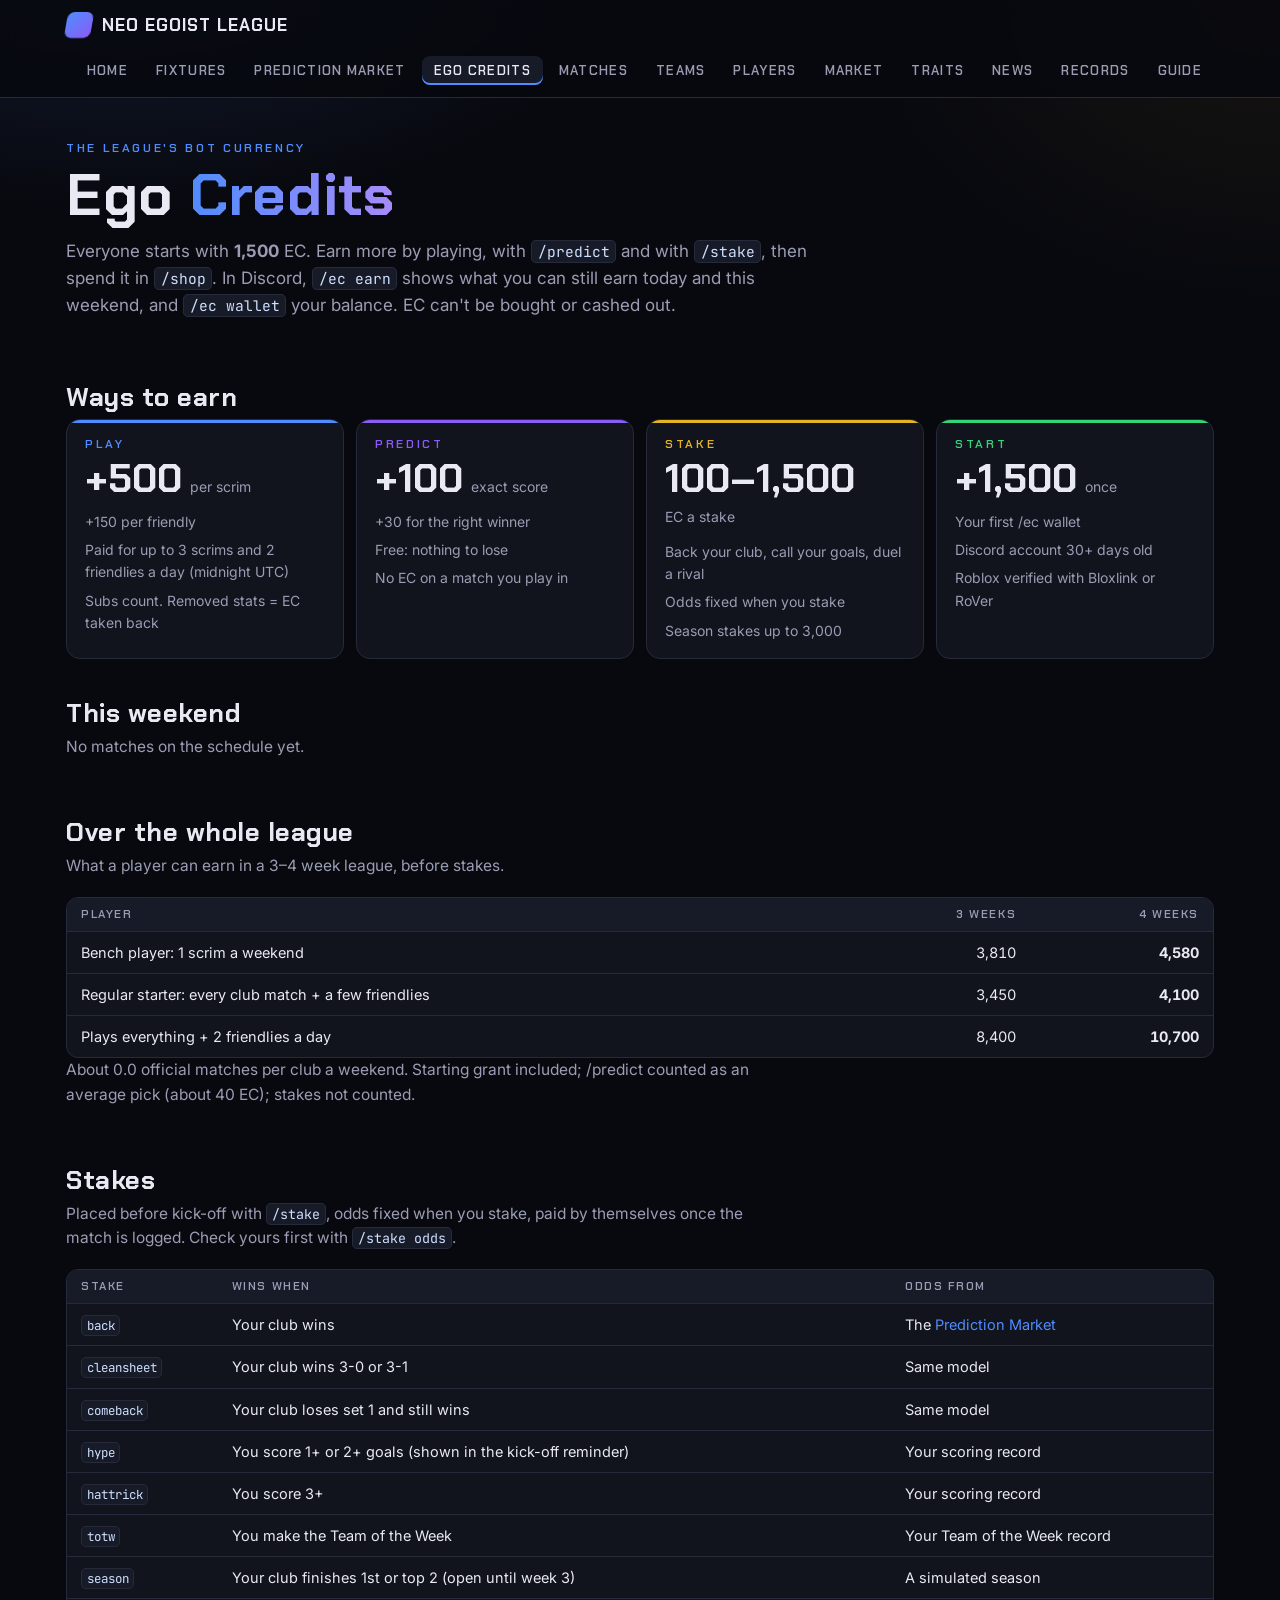
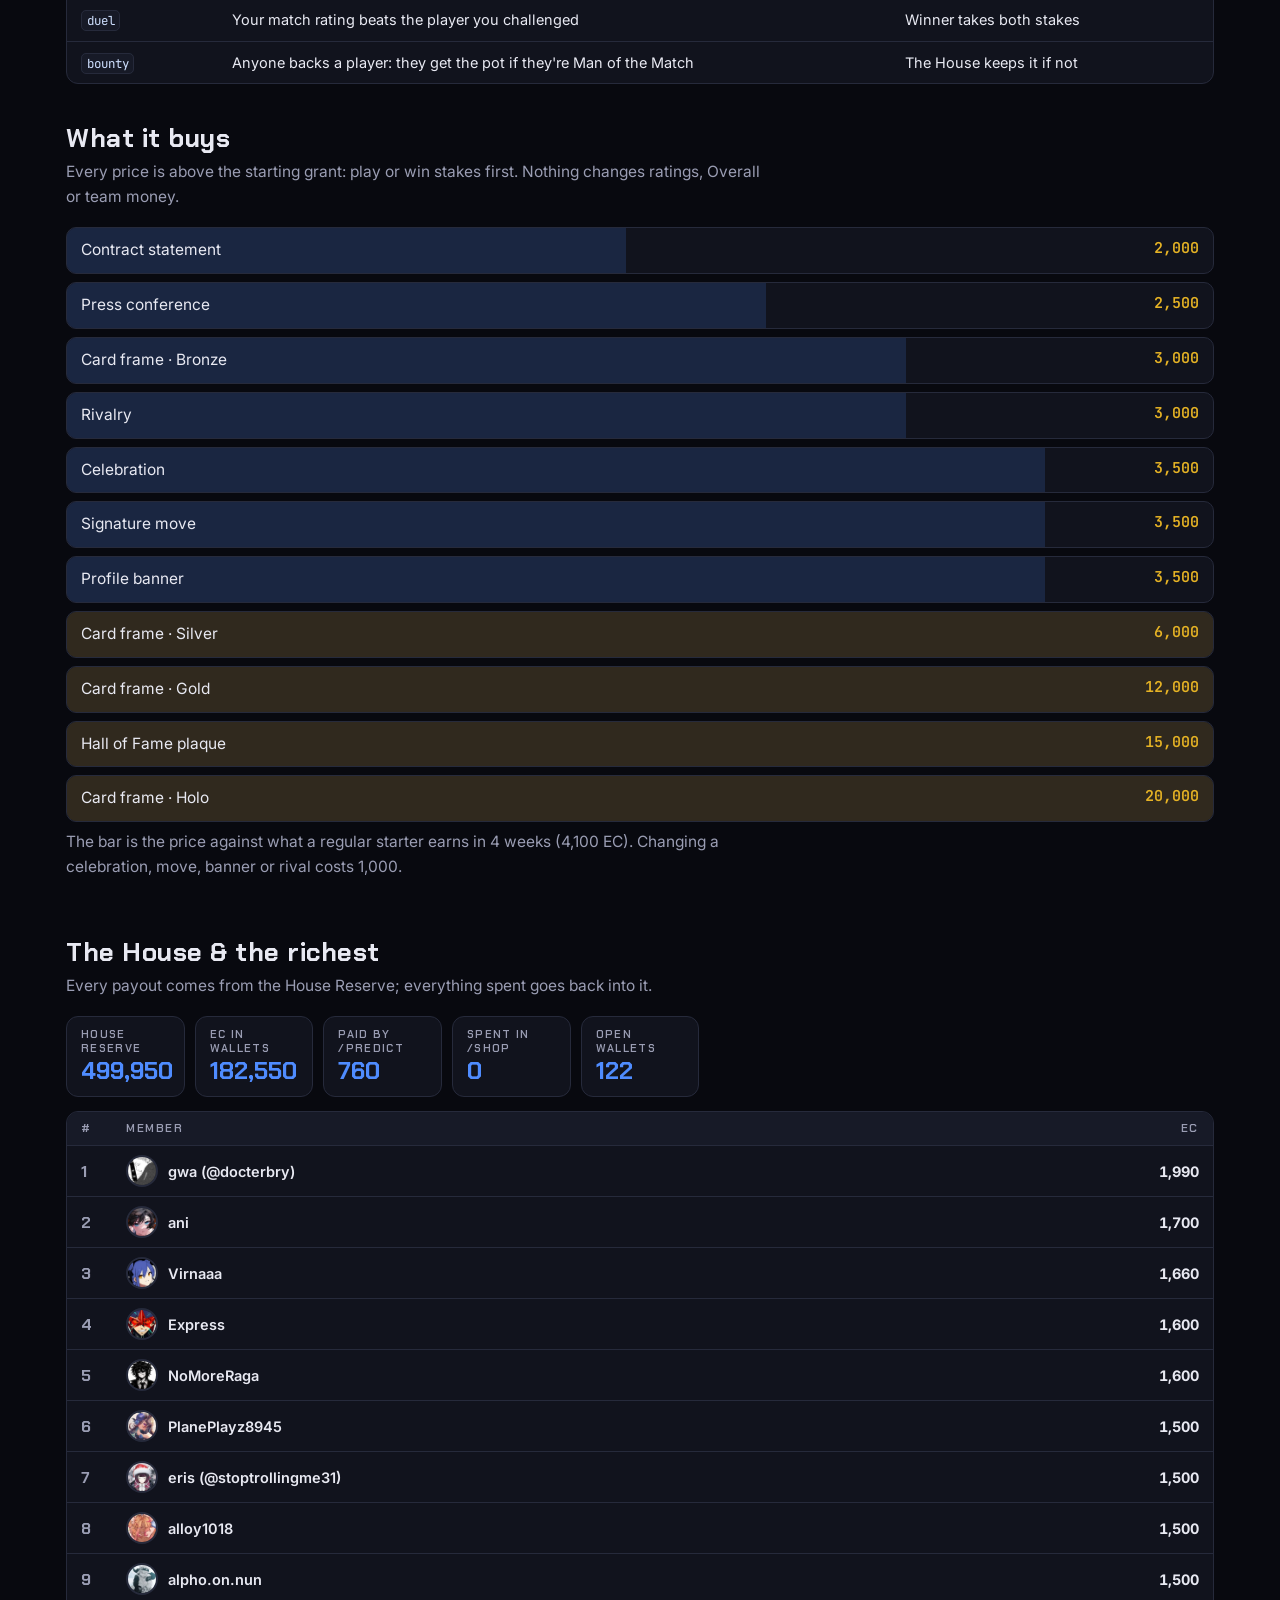
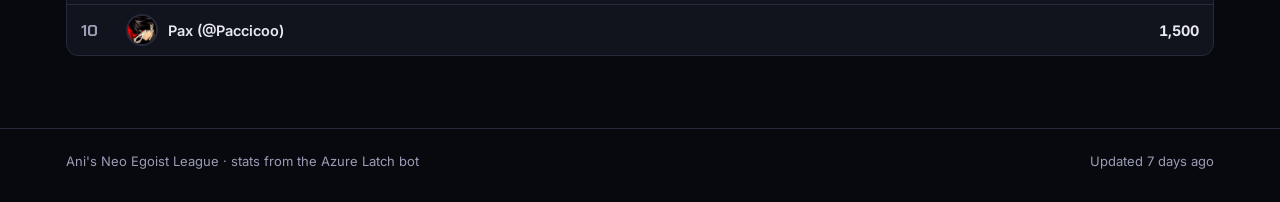
==== ego-credits.html @ bd3d409e "EC shop, stakes and the Ego Credits page - Ego Credits page: ways to earn, this weekend per club, 3-" ====
<!doctype html>
<html lang="en">
<head>
<meta charset="utf-8">
<meta name="viewport" content="width=device-width, initial-scale=1, viewport-fit=cover">
<meta name="claude:viewport-fit-sides" content="cover">
<title>Ego Credits · Neo Egoist League</title>
<meta name="description" content="Every way to earn Ego Credits (playing, /predict, stakes), what they buy, and the richest members.">
<meta property="og:type" content="website">
<meta property="og:site_name" content="Ani's Neo Egoist League">
<meta property="og:title" content="Ego Credits · Neo Egoist League">
<meta property="og:description" content="Every way to earn Ego Credits (playing, /predict, stakes), what they buy, and the richest members.">
<meta property="og:url" content="https://virnaaaa.github.io/neo-egoist-league/ego-credits.html">
<meta property="og:image" content="https://virnaaaa.github.io/neo-egoist-league/og/ego-credits.png">
<meta property="og:image:width" content="1200">
<meta property="og:image:height" content="630">
<meta name="twitter:card" content="summary_large_image">
<meta name="theme-color" content="#4f8cff">
<link rel="preconnect" href="https://fonts.googleapis.com">
<link rel="stylesheet" href="https://fonts.googleapis.com/css2?family=Chakra+Petch:wght@500;600;700&family=Inter:wght@400;500;600&family=JetBrains+Mono:wght@400;600&display=swap">
<link rel="stylesheet" href="style.css?v=ec1127">
<meta name="league-data" content="https://raw.githubusercontent.com/Virnaaaa/neo-egoist-league/data/data.json">
</head>
<body data-page="ecp">
<main class="page">
<div class="hero">
  <div class="eyebrow">The league's bot currency</div>
  <h1>Ego <span>Credits</span></h1>
  <p class="lede">Everyone starts with <b id="ec-grant">1,500</b> EC. Earn more by playing, with <code>/predict</code> and with <code>/stake</code>, then spend it in <code>/shop</code>.
    In Discord, <code>/ec earn</code> shows what you can still earn today and this weekend, and <code>/ec wallet</code> your balance. EC can't be bought or cashed out.</p>
</div>
<section id="earn"><h2>Ways to earn</h2><div class="ec-ts" id="ec-earn"><p class="loading">Loading…</p></div></section>
<section id="weekend"><h2>This weekend</h2><p class="sub" id="ec-wk-sub"></p><div id="ec-week"></div></section>
<section id="league"><h2>Over the whole league</h2><p class="sub">What a player can earn in a 3–4 week league, before stakes.</p><div id="ec-league"></div></section>
<section id="stakes"><h2>Stakes</h2><p class="sub">Placed before kick-off with <code>/stake</code>, odds fixed when you stake, paid by themselves once the match is logged. Check yours first with <code>/stake odds</code>.</p>
  <div class="tbl"><table><thead><tr><th>Stake</th><th>Wins when</th><th>Odds from</th></tr></thead><tbody>
    <tr><td><code>back</code></td><td>Your club wins</td><td>The <a href="prediction-market.html">Prediction Market</a></td></tr>
    <tr><td><code>cleansheet</code></td><td>Your club wins 3-0 or 3-1</td><td>Same model</td></tr>
    <tr><td><code>comeback</code></td><td>Your club loses set 1 and still wins</td><td>Same model</td></tr>
    <tr><td><code>hype</code></td><td>You score 1+ or 2+ goals (shown in the kick-off reminder)</td><td>Your scoring record</td></tr>
    <tr><td><code>hattrick</code></td><td>You score 3+</td><td>Your scoring record</td></tr>
    <tr><td><code>totw</code></td><td>You make the Team of the Week</td><td>Your Team of the Week record</td></tr>
    <tr><td><code>season</code></td><td>Your club finishes 1st or top 2 (open until week 3)</td><td>A simulated season</td></tr>
    <tr><td><code>duel</code></td><td>Your match rating beats the player you challenged</td><td>Winner takes both stakes</td></tr>
    <tr><td><code>bounty</code></td><td>Anyone backs a player: they get the pot if they're Man of the Match</td><td>The House keeps it if not</td></tr>
  </tbody></table></div></section>
<section id="spend"><h2>What it buys</h2><p class="sub">Every price is above the starting grant: play or win stakes first. Nothing changes ratings, Overall or team money.</p><div class="ec-ss" id="ec-spend"></div></section>
<section id="house"><h2>The House &amp; the richest</h2><p class="sub">Every payout comes from the House Reserve; everything spent goes back into it.</p><div class="pp-tiles" id="ec-house"></div><div id="ec-rich" style="margin-top:14px"></div></section>
</main>
<script src="site.js?v=ec1127"></script>
</body>
</html>
---- style.css ----
/* Ani's Neo Egoist League website. Layout: top bar with page links, one centred column per page.
   Dark matchday-broadcast look, single theme on purpose (it matches the bot's images). */
:root {
  color-scheme: dark;
  --bg: #08090f;
  --panel: #11131d;
  --panel-2: #171a27;
  --line: #262a3b;
  --fg: #e8e9f2;
  --muted: #9a9db3;
  --accent: #4f8cff;
  --gold: #e6b325;
  --green: #34d378;
  --red: #ff4d5e;
  --amber: #f5a524;
  --display: "Chakra Petch", "Bahnschrift", "Segoe UI", sans-serif;
  --body: "Inter", "Segoe UI", system-ui, sans-serif;
  --mono: "JetBrains Mono", Consolas, "Courier New", monospace;
}
* { box-sizing: border-box; }
html { scroll-padding-top: 76px; }
body {
  margin: 0; background: var(--bg); color: var(--fg); font: 15.5px/1.6 var(--body);
  background-image: radial-gradient(900px 500px at 10% -10%, rgba(79,140,255,.16), transparent 60%),
                    radial-gradient(700px 500px at 100% 0%, rgba(230,179,37,.07), transparent 60%);
  background-attachment: fixed;
}
a { color: var(--accent); text-decoration: none; }
a:hover { text-decoration: underline; }
a:focus-visible, button:focus-visible, input:focus-visible, select:focus-visible { outline: 2px solid var(--accent); outline-offset: 2px; }
img { max-width: 100%; }
[hidden] { display: none !important; }
code { font-family: var(--mono); font-size: .86em; background: var(--panel-2); border: 1px solid var(--line);
  border-radius: 5px; padding: .08em .38em; color: #cfe0ff; white-space: nowrap; }

/* top bar */
body::before { content: ""; position: fixed; inset: 0 0 auto; height: env(safe-area-inset-top, 0px); z-index: 30; background: rgba(8,9,15,.92); }
.top { position: sticky; top: env(safe-area-inset-top, 0px); z-index: 20; background: rgba(8,9,15,.86); backdrop-filter: blur(10px); border-bottom: 1px solid var(--line); }
.top .in { max-width: 1180px; margin: 0 auto; display: flex; align-items: center; gap: 18px; flex-wrap: wrap; padding-block: 12px;
  padding-left: max(16px, env(safe-area-inset-left, 0px)); padding-right: max(16px, env(safe-area-inset-right, 0px)); }
.brand { font: 700 17px var(--display); letter-spacing: .06em; color: var(--fg); text-transform: uppercase; display: flex; align-items: center; gap: 10px; }
.brand:hover { text-decoration: none; }
.brand i { width: 26px; height: 26px; border-radius: 7px; background: linear-gradient(135deg, var(--accent), #8b5cf6); display: inline-block; transform: skewX(-10deg); }
.links { display: flex; gap: 4px; flex-wrap: wrap; margin-left: auto; }
.links a { color: var(--muted); padding: 6px 12px; border-radius: 8px; font: 600 13px var(--display); letter-spacing: .1em; text-transform: uppercase; }
.links a:hover { color: var(--fg); background: var(--panel); text-decoration: none; }
.links a[aria-current="page"] { color: var(--fg); background: var(--panel-2); box-shadow: inset 0 -2px 0 var(--accent); }

.page { max-width: 1180px; margin: 0 auto; padding-block: 0 72px;
  padding-left: max(16px, env(safe-area-inset-left, 0px)); padding-right: max(16px, env(safe-area-inset-right, 0px)); }
.hero { padding-block: 44px 24px; }
.eyebrow { font: 600 12px/1 var(--display); letter-spacing: .22em; text-transform: uppercase; color: var(--accent); }
h1 { font: 700 clamp(32px, 6vw, 58px)/1.03 var(--display); margin: 12px 0 12px; letter-spacing: .01em; text-wrap: balance; }
h1 span { color: var(--accent); }
.lede { max-width: 68ch; color: var(--muted); font-size: 17px; margin: 0; }
h2 { font: 700 26px/1.15 var(--display); margin: 0 0 6px; letter-spacing: .02em; text-wrap: balance; }
h2 + .sub, .sub { color: var(--muted); margin: 0 0 18px; max-width: 70ch; }
h3 { font: 600 17px/1.3 var(--display); margin: 26px 0 8px; letter-spacing: .04em; text-transform: uppercase; color: #cdd3ef; }
section { padding-top: 40px; }
p, li { max-width: 74ch; }
ul, ol { padding-left: 1.2em; }
li { margin: 4px 0; }

.meta { display: flex; flex-wrap: wrap; gap: 10px; align-items: center; margin-top: 18px; color: var(--muted); font-size: 13px; }
.pill { display: inline-flex; align-items: center; gap: 8px; font: 600 12px var(--display); letter-spacing: .12em; text-transform: uppercase;
  padding: 6px 12px; border-radius: 99px; border: 1px solid var(--line); background: var(--panel); color: var(--muted); }
.pill::before { content: ""; width: 8px; height: 8px; border-radius: 50%; background: currentColor; }
.pill.open { color: var(--green); border-color: rgba(52,211,120,.5); }
.pill.closed { color: var(--red); border-color: rgba(255,77,94,.45); }

/* tables */
.tbl { overflow-x: auto; border: 1px solid var(--line); border-radius: 12px; background: var(--panel); }
table { border-collapse: collapse; width: 100%; font-size: 14.5px; }
th, td { text-align: left; padding: 9px 14px; border-bottom: 1px solid var(--line); vertical-align: middle; }
th { font: 600 11.5px var(--display); letter-spacing: .14em; text-transform: uppercase; color: var(--muted); background: var(--panel-2); white-space: nowrap; }
th button { all: unset; cursor: pointer; }
th button:hover, th button[aria-sort] { color: var(--fg); }
tbody tr:last-child td { border-bottom: 0; }
tbody tr:hover td { background: rgba(255,255,255,.02); }
.num { text-align: right; font-variant-numeric: tabular-nums; white-space: nowrap; }
.pos { color: var(--green); } .neg { color: var(--red); } .dim { color: var(--muted); }
.rank { font: 700 16px var(--display); color: var(--muted); width: 1%; }
tr.lead .rank { color: var(--gold); }

/* small parts */
.who { display: flex; align-items: center; gap: 10px; min-width: 0; }
.who b { font-weight: 600; white-space: nowrap; overflow: hidden; text-overflow: ellipsis; }
.av { width: 32px; height: 32px; border-radius: 50%; flex: none; background: var(--panel-2); border: 2px solid var(--line);
  display: grid; place-items: center; font: 700 12px var(--display); color: var(--muted); overflow: hidden; }
.av img { width: 100%; height: 100%; object-fit: cover; }
.crest { width: 34px; height: 34px; flex: none; object-fit: contain; }
.badge { width: 34px; height: 34px; flex: none; border-radius: 9px; display: grid; place-items: center; font: 700 12px var(--display); }
.grade { display: inline-flex; align-items: baseline; gap: 6px; font: 700 15px var(--display); font-variant-numeric: tabular-nums; }
.grade small { font: 600 12px var(--display); color: var(--muted); }
.role { font: 600 10.5px var(--display); letter-spacing: .12em; text-transform: uppercase; padding: 1px 7px; border-radius: 99px; border: 1px solid currentColor; white-space: nowrap; }
.role.master { color: var(--gold); } .role.newgen { color: var(--green); }
.tag { display: inline-block; font: 600 11px var(--display); letter-spacing: .1em; text-transform: uppercase; padding: 2px 8px; border-radius: 99px; border: 1px solid currentColor; }
.tag.admin { color: var(--amber); } .tag.all { color: var(--green); } .tag.master { color: var(--gold); }
.g-S\+, .g-S { color: #f5d76e; } .g-A { color: #ef4444; } .g-B { color: #f97316; } .g-C { color: #22c55e; }
.g-D { color: #67e8f9; } .g-E { color: #3b82f6; } .g-F { color: #a855f7; } .g-G { color: #d4d4d4; }

.split { display: grid; grid-template-columns: minmax(0, 1.5fr) minmax(0, 1fr); gap: 24px; align-items: start; }
@media (max-width: 900px) { .split { grid-template-columns: minmax(0, 1fr); } }

/* club strip on home */
.clubs { display: grid; grid-template-columns: repeat(auto-fit, minmax(200px, 1fr)); gap: 12px; }
.club { position: relative; overflow: hidden; border-radius: 14px; border: 1px solid var(--line); background: var(--panel); padding: 16px; color: var(--fg); display: grid; gap: 10px; }
.club:hover { text-decoration: none; border-color: var(--c1); }
.club::before { content: ""; position: absolute; inset: 0 0 auto; height: 4px; background: linear-gradient(90deg, var(--c1), var(--c2)); }
.club .top-row { display: flex; align-items: center; gap: 12px; }
.club .crest { width: 46px; height: 46px; }
.club .badge { width: 46px; height: 46px; }
.club h4 { margin: 0; font: 700 17px/1.2 var(--display); letter-spacing: .03em; text-transform: uppercase; }
.club .stats { display: flex; justify-content: space-between; gap: 8px; color: var(--muted); font-size: 13px; font-variant-numeric: tabular-nums; }
.club .stats b { color: var(--fg); font: 600 15px var(--display); display: block; }

/* results */
.results { display: grid; gap: 8px; }
.res { display: grid; grid-template-columns: minmax(0, 1fr) auto minmax(0, 1fr); align-items: center; gap: 12px; background: var(--panel); border: 1px solid var(--line); border-radius: 12px; padding: 10px 14px; }
.res .side { display: flex; align-items: center; gap: 8px; min-width: 0; font-weight: 600; }
.res .side span { overflow: hidden; text-overflow: ellipsis; white-space: nowrap; }
.res .side.away { justify-content: flex-end; text-align: right; }
.res .score { font: 700 22px var(--display); font-variant-numeric: tabular-nums; text-align: center; }
.res .score small { display: block; font: 500 11px var(--body); color: var(--muted); letter-spacing: .04em; }
.res .win { color: var(--fg); } .res .lose { color: var(--muted); }
.res .foot { grid-column: 1 / -1; display: flex; justify-content: space-between; gap: 8px; color: var(--muted); font-size: 12.5px; border-top: 1px solid var(--line); padding-top: 6px; flex-wrap: wrap; }
.res .crest, .res .badge { width: 26px; height: 26px; font-size: 9px; border-radius: 6px; }

/* team pages */
.chips { display: flex; flex-wrap: wrap; gap: 8px; margin-top: 18px; }
.chips a { display: inline-flex; align-items: center; gap: 8px; padding: 6px 12px 6px 8px; border-radius: 99px; border: 1px solid var(--line); background: var(--panel); color: var(--fg); font: 600 13px var(--display); letter-spacing: .06em; text-transform: uppercase; }
.chips a:hover { border-color: var(--accent); text-decoration: none; }
.chips img, .chips .badge { width: 22px; height: 22px; font-size: 8px; border-radius: 5px; }
.team { margin-top: 40px; border-radius: 18px; border: 1px solid var(--line); background: var(--panel); overflow: hidden; scroll-margin-top: 80px; }
.team-head { position: relative; padding: 22px; display: flex; gap: 18px; align-items: center; flex-wrap: wrap;
  background: linear-gradient(120deg, color-mix(in srgb, var(--c1) 34%, transparent), color-mix(in srgb, var(--c2) 18%, transparent) 55%, transparent); border-bottom: 1px solid var(--line); }
.team-head .crest, .team-head .badge { width: 84px; height: 84px; font-size: 22px; border-radius: 16px; }
.team-head h2 { font-size: clamp(26px, 4vw, 38px); margin: 0; text-transform: uppercase; }
.team-head .facts { display: flex; flex-wrap: wrap; gap: 18px; margin-left: auto; }
.fact { text-align: right; }
.fact b { display: block; font: 700 22px var(--display); font-variant-numeric: tabular-nums; }
.fact span { font: 600 11px var(--display); letter-spacing: .14em; text-transform: uppercase; color: var(--muted); }
.roster { display: grid; grid-template-columns: repeat(auto-fill, minmax(150px, 1fr)); gap: 16px 14px; padding: 22px 18px; }
.card { border: 1px solid var(--line); border-radius: 14px; background: var(--panel-2); padding: 14px; display: grid; gap: 10px; position: relative; }
.card.master { border-color: rgba(230,179,37,.55); box-shadow: inset 0 3px 0 var(--gold); }
.card.newgen { border-color: rgba(52,211,120,.5); box-shadow: inset 0 3px 0 var(--green); }
.card .head { display: flex; align-items: center; gap: 12px; min-width: 0; }
.card .av { width: 52px; height: 52px; font-size: 16px; }
.card .nm { min-width: 0; flex: 1; }
.card .nm small { display: block; white-space: nowrap; overflow: hidden; text-overflow: ellipsis; }
.card .nm b { display: block; font: 600 16px var(--display); white-space: nowrap; overflow: hidden; text-overflow: ellipsis; }
.card .nm small { color: var(--muted); font-size: 12.5px; }
.card .ovr { margin-left: auto; flex: none; text-align: right; font: 700 24px/1 var(--display); }
.card .ovr small { display: block; font: 600 10px var(--display); color: var(--muted); letter-spacing: .1em; margin-top: 3px; }
.card dl { display: grid; grid-template-columns: repeat(3, 1fr); gap: 6px; margin: 0; }
.card dt { font: 600 10px var(--display); letter-spacing: .12em; text-transform: uppercase; color: var(--muted); }
.card dd { margin: 0; font: 600 14px var(--display); font-variant-numeric: tabular-nums; }
.empty { padding: 26px; text-align: center; color: var(--muted); font: 600 14px var(--display); letter-spacing: .1em; text-transform: uppercase; }

/* filters */
.finder { display: flex; flex-wrap: wrap; gap: 8px; align-items: center; margin: 0 0 12px; }
.finder input, .finder select { flex: 1 1 220px; min-width: 0; background: var(--panel); border: 1px solid var(--line); color: var(--fg); border-radius: 10px; padding: 10px 12px; font: 15px var(--body); }
.finder select { flex: 0 1 200px; }
.finder button { background: var(--panel); color: var(--muted); border: 1px solid var(--line); border-radius: 99px; padding: 7px 14px; font: 600 12px var(--display); letter-spacing: .1em; text-transform: uppercase; cursor: pointer; }
.finder button[aria-pressed="true"] { color: var(--fg); border-color: var(--accent); background: rgba(79,140,255,.14); }
.count { color: var(--muted); font-size: 13px; }

/* money */
.bars { display: grid; gap: 10px; }
.bar-row { display: grid; grid-template-columns: 28px minmax(120px, 210px) minmax(0, 1fr) auto; gap: 12px; align-items: center; background: var(--panel); border: 1px solid var(--line); border-radius: 12px; padding: 10px 14px; }
.bar-row .rank { width: auto; text-align: center; }
.track { height: 14px; border-radius: 99px; background: var(--panel-2); overflow: hidden; }
.track i { display: block; height: 100%; border-radius: 99px; background: linear-gradient(90deg, var(--c1), var(--c2)); box-shadow: 0 0 14px color-mix(in srgb, var(--c1) 60%, transparent); }
.bar-row .amt { font: 700 18px var(--display); font-variant-numeric: tabular-nums; min-width: 64px; text-align: right; }
.bar-row .sm { color: var(--muted); font-size: 12px; display: block; text-align: right; font-weight: 400; font-family: var(--body); }
@media (max-width: 560px) { .bar-row { grid-template-columns: 22px minmax(0, 1fr) auto; } .bar-row .track { grid-column: 2 / -1; grid-row: 2; } }
.moves { display: grid; gap: 6px; }
.move { display: grid; grid-template-columns: 70px auto minmax(0, 1fr) auto; gap: 10px; align-items: center; background: var(--panel); border: 1px solid var(--line); border-left: 4px solid var(--c, var(--line)); border-radius: 10px; padding: 8px 12px; font-size: 14px; }
.move .amt { font: 700 15px var(--display); font-variant-numeric: tabular-nums; }
.move .mnote { min-width: 0; overflow: hidden; text-overflow: ellipsis; white-space: nowrap; }
.move .when { color: var(--muted); font-size: 12px; white-space: nowrap; }
@media (max-width: 560px) { .move { grid-template-columns: 60px minmax(0, 1fr) auto; } .move .kind { display: none; } }
.kind { font: 600 10.5px var(--display); letter-spacing: .1em; text-transform: uppercase; color: var(--muted); border: 1px solid var(--line); border-radius: 99px; padding: 1px 8px; white-space: nowrap; }

/* guide pieces */
.grid2 { display: grid; grid-template-columns: repeat(auto-fit, minmax(260px, 1fr)); gap: 12px; margin: 12px 0; }
.box { background: var(--panel); border: 1px solid var(--line); border-radius: 12px; padding: 14px 16px; min-width: 0; }
.box h4 { margin: 0 0 6px; font: 600 14px var(--display); letter-spacing: .08em; text-transform: uppercase; }
.box p { margin: 0; color: var(--muted); font-size: 14px; }
.steps { counter-reset: s; list-style: none; padding: 0; display: grid; gap: 10px; }
.steps > li { counter-increment: s; position: relative; padding: 14px 16px 14px 58px; background: var(--panel); border: 1px solid var(--line); border-radius: 12px; max-width: none; }
.steps > li::before { content: counter(s); position: absolute; left: 16px; top: 13px; width: 28px; height: 28px; border-radius: 50%; display: grid; place-items: center; font: 700 14px var(--display); background: var(--accent); color: #06122b; }
.steps b { font-family: var(--display); letter-spacing: .03em; }
.note { border-left: 3px solid var(--amber); background: rgba(245,165,36,.07); padding: 10px 14px; border-radius: 0 10px 10px 0; margin: 14px 0; max-width: 74ch; }
.note b { color: var(--amber); }
.grades { display: flex; flex-wrap: wrap; gap: 6px; margin: 10px 0; }
.grades span { font: 600 13px var(--display); padding: 4px 10px; border-radius: 8px; background: var(--panel-2); border: 1px solid var(--line); }
.guide { display: grid; grid-template-columns: 210px minmax(0, 1fr); gap: 44px; }
.guide nav { position: sticky; top: calc(env(safe-area-inset-top, 0px) + 80px); align-self: start; padding-top: 40px; }
.guide nav ol { list-style: none; margin: 0; padding: 0; display: grid; gap: 2px; }
.guide nav a { display: block; color: var(--muted); padding: 5px 10px; border-radius: 7px; font-size: 14px; border-left: 2px solid transparent; }
.guide nav a:hover { color: var(--fg); background: var(--panel); text-decoration: none; }
.guide nav a.on { color: var(--fg); border-left-color: var(--accent); background: var(--panel); }
.guide .tbl { margin: 12px 0 8px; }
.guide .tbl td { vertical-align: top; }
@media (max-width: 860px) {
  .guide { grid-template-columns: minmax(0, 1fr); gap: 0; }
  .guide nav { position: static; padding-top: 18px; }
  .guide nav ol { display: flex; flex-wrap: wrap; gap: 6px; }
  .guide nav a { border: 1px solid var(--line); border-radius: 99px; padding: 4px 11px; font-size: 13px; }
}

footer.site { border-top: 1px solid var(--line); color: var(--muted); font-size: 13px; }
footer.site .in { max-width: 1180px; margin: 0 auto; padding-block: 22px 30px; display: flex; flex-wrap: wrap; gap: 8px 24px; justify-content: space-between;
  padding-left: max(16px, env(safe-area-inset-left, 0px)); padding-right: max(16px, env(safe-area-inset-right, 0px)); }
.loading { color: var(--muted); padding: 30px 0; }
@media (prefers-reduced-motion: no-preference) { html { scroll-behavior: smooth; } }

/* ---- Home: a club's roster as hanging banners */
.club.on { border-color: var(--c1); box-shadow: 0 0 0 1px var(--c1), 0 0 24px color-mix(in srgb, var(--c1) 30%, transparent); }
.rost-wrap { margin-top: 18px; scroll-margin-top: 80px; }
.rost { border: 1px solid var(--line); border-radius: 18px; padding: 20px; background:
  radial-gradient(600px 300px at 15% 0%, color-mix(in srgb, var(--c1) 22%, transparent), transparent 70%), var(--panel); }
.rost-head { display: flex; align-items: center; gap: 14px; flex-wrap: wrap; margin-bottom: 18px; }
.rost-head .crest, .rost-head .badge { width: 58px; height: 58px; border-radius: 12px; font-size: 16px; }
.rost-head h3 { margin: 0; font: 700 clamp(26px, 4vw, 40px)/1 var(--display); text-transform: uppercase; color: var(--fg); letter-spacing: .02em; }
.rost-head .dim { font: 600 12.5px var(--display); letter-spacing: .14em; text-transform: uppercase; }
.rost-grade { margin-left: auto; text-align: right; }
.rost-grade span { display: block; font: 600 12px var(--display); letter-spacing: .2em; text-transform: uppercase; color: var(--accent); }
.rost-grade b { font: 700 40px/1 var(--display); text-shadow: 0 0 18px currentColor; }
.rost-body { display: grid; grid-template-columns: auto minmax(0, 1fr); gap: 18px; align-items: stretch; }
.leaders { display: grid; grid-template-columns: repeat(2, 190px); gap: 16px; }
.bgrid { display: grid; grid-template-columns: repeat(var(--cols), minmax(0, 1fr)); gap: 14px 14px; align-content: start; }
.bgrid-empty { display: grid; place-items: center; border: 1px dashed var(--line); border-radius: 14px; }
.rost-foot { margin: 14px 0 0; font-size: 13px; }

.ban { container-type: inline-size; position: relative; display: flex; flex-direction: column; align-items: center; text-align: center;
  padding: 10px 8% 15%; min-height: 0; color: var(--fg);
  background: linear-gradient(180deg, #1c1e2b, color-mix(in srgb, #0d0e18 82%, var(--bc)) 100%);
  border-top: 4px solid var(--bc);
  clip-path: polygon(0 0, 100% 0, 100% 92%, 50% 100%, 0 92%); }
.ban.big { padding-block: 18px 20%; background: linear-gradient(180deg, color-mix(in srgb, #1c1e2b 75%, var(--bc)), color-mix(in srgb, #0d0e18 60%, var(--bc))); }
.ban.has-card { cursor: pointer; transition: transform .15s ease, filter .15s ease; }
.ban.has-card:hover, .ban.has-card:focus-visible { transform: translateY(-4px); filter: brightness(1.15); outline: none; }
.b-pos { font: 700 10cqi/1.1 var(--display); color: var(--bc); text-shadow: 0 0 12px var(--bc); }
.b-ovr { font: 700 17cqi/1 var(--display); margin-top: 3cqi; font-variant-numeric: tabular-nums; }
.b-ovr small { font-size: .4em; color: var(--muted); margin-left: 2px; }
.b-pic { position: relative; width: 52cqi; aspect-ratio: 1; border-radius: 50%; margin-top: 5cqi; border: 2.2cqi solid var(--bc);
  background: #2c2c3a; overflow: hidden; display: grid; place-items: center; }
.b-pic img { position: absolute; inset: 0; width: 100%; height: 100%; object-fit: cover; z-index: 1; }
.b-pic i { font: 700 16cqi var(--display); font-style: normal; color: var(--muted); }
.b-name { font: 700 9.5cqi/1.15 var(--display); margin-top: 5cqi; text-transform: uppercase; max-width: 100%; overflow: hidden; text-overflow: ellipsis; white-space: nowrap; }
.b-tag { font: 700 8cqi var(--display); letter-spacing: .18em; text-transform: uppercase; color: var(--bc); margin-top: 3cqi; padding: 1cqi 4cqi; }
.b-tag.box { border: 1.2cqi solid var(--bc); }
.b-stats { width: 100%; display: grid; gap: 1.5cqi; margin-top: 6cqi; }
.b-stats > span { display: flex; justify-content: space-between; border-bottom: 1px solid rgba(255,255,255,.35); padding-bottom: 1.2cqi;
  font: 600 6.6cqi var(--display); letter-spacing: .04em; color: #cfd1e0; }
.b-stats b { font-variant-numeric: tabular-nums; color: #fff; }
.b-grade { font: 700 18cqi/1 var(--display); color: var(--bc); text-shadow: 0 0 14px var(--bc); margin-top: auto; padding-top: 6cqi; }
.ban.big .b-ovr { font-size: 22cqi; } .ban.big .b-pic { width: 74cqi; margin-top: 8cqi; } .ban.big .b-name { font-size: 11cqi; margin-top: 8cqi; }
.ban.big .b-stats { margin-top: 10cqi; gap: 4cqi; } .ban.big .b-stats > span { font-size: 8cqi; padding-bottom: 3cqi; }
.ban.big .b-grade { font-size: 26cqi; }
.ban.open { justify-content: center; filter: saturate(.3) brightness(.8); }
.b-open { font: 700 15cqi var(--display); color: var(--muted); } .b-lab { font: 600 7cqi var(--display); letter-spacing: .14em; text-transform: uppercase; color: var(--muted); margin-top: 3cqi; }
@media (max-width: 900px) {
  .rost-body { grid-template-columns: minmax(0, 1fr); }
  .leaders { grid-template-columns: repeat(2, minmax(0, 1fr)); max-width: 440px; }
  .bgrid { grid-template-columns: repeat(min(var(--cols), 4), minmax(0, 1fr)); }
}
@media (max-width: 560px) { .bgrid { grid-template-columns: repeat(2, minmax(0, 1fr)); } .rost { padding: 14px; } }
@media (max-width: 600px) {     /* phones: the menu stays on one line under the name, so the sticky bar is short */
  .top .in { gap: 6px; padding-block: 8px 6px; }
  .links { width: 100%; margin-left: 0; flex-wrap: nowrap; justify-content: space-between; gap: 0; overflow-x: auto; scrollbar-width: none; }
  .links::-webkit-scrollbar { display: none; }
  .links a { padding: 6px 8px; font-size: 12px; letter-spacing: .06em; white-space: nowrap; }
}

/* teams page cards that open the pop-up */
.card.has-card { cursor: pointer; transition: border-color .15s ease, transform .15s ease; }
.card.has-card:hover, .card.has-card:focus-visible { transform: translateY(-2px); border-color: var(--accent); outline: none; }

/* ---- player card pop-up */
.pop { position: fixed; inset: 0; z-index: 50; background: rgba(4,5,10,.82); backdrop-filter: blur(6px); display: grid; place-items: center;
  padding: max(16px, env(safe-area-inset-top, 0px)) max(16px, env(safe-area-inset-right, 0px)) max(16px, env(safe-area-inset-bottom, 0px)) max(16px, env(safe-area-inset-left, 0px)); }
.pop[hidden] { display: none; }
.pop-box { width: min(1200px, 100%); max-height: 100%; display: flex; flex-direction: column; background: var(--panel); border: 1px solid var(--line); border-radius: 16px; overflow: hidden; }
.pop-top { display: flex; align-items: center; gap: 12px; flex-wrap: wrap; padding: 12px 14px; border-bottom: 1px solid var(--line); }
.pop-top b { font: 700 18px var(--display); letter-spacing: .04em; text-transform: uppercase; }
.pop-tabs { display: flex; gap: 6px; margin-left: auto; }
.pop-tabs button, .pop-x { background: var(--panel-2); color: var(--muted); border: 1px solid var(--line); border-radius: 99px; padding: 6px 14px; font: 600 12px var(--display); letter-spacing: .1em; text-transform: uppercase; cursor: pointer; }
.pop-tabs button[aria-pressed="true"] { color: var(--fg); border-color: var(--accent); background: rgba(79,140,255,.16); }
.pop-x { padding: 6px 11px; }
.pop-img { overflow: auto; min-height: 120px; display: grid; place-items: center; background: #05060b; }
.pop-img img { display: block; width: 100%; height: auto; }
.pop-msg { color: var(--muted); padding: 40px 20px; text-align: center; }
.pop-img { flex: 1; min-height: 0; }

/* ---- this week: league event, fortune cards, bounties */
.pill.ev { color: var(--gold); border-color: rgba(230,179,37,.5); text-decoration: none; }
.pill.ev::before { display: none; }
.wk { display: grid; grid-template-columns: repeat(auto-fit, minmax(280px, 1fr)); gap: 14px; }
.wk > div { align-self: start; background: var(--panel); border: 1px solid var(--line); border-radius: 14px; padding: 16px; min-width: 0; display: grid; gap: 10px; align-content: start; }
.wk-event { border-color: rgba(230,179,37,.45) !important; background: linear-gradient(160deg, rgba(230,179,37,.12), transparent 60%), var(--panel) !important; }
.wk-event h3 { margin: 0; color: var(--fg); text-transform: none; font-size: 22px; letter-spacing: .02em; }
.wk-event p { margin: 0; color: var(--muted); }
.fcard { display: grid; grid-template-columns: auto minmax(0, 1fr); gap: 10px; align-items: center; border-left: 3px solid var(--rc); padding: 6px 0 6px 10px; }
.fcard .crest, .fcard .badge { width: 30px; height: 30px; font-size: 9px; border-radius: 7px; }
.fcard b { display: block; font: 600 14.5px var(--display); }
.fcard small { color: var(--rc); font: 600 11px var(--display); letter-spacing: .1em; text-transform: uppercase; }
.fcard .fres { display: block; font: 500 13.5px var(--body); color: var(--fg); margin-top: 2px; }
.wk-wait { margin: 0; font-size: 13px; }
.wanted { display: grid; grid-template-columns: auto minmax(0, 1fr) auto; gap: 10px; align-items: center; }
.wanted b { font: 600 15px var(--display); }
.wanted small { display: block; color: var(--muted); font-size: 12.5px; }
.wanted .amt { font: 700 20px var(--display); color: var(--gold); }

/* ================================================================ motion
   Everything below only runs for people who haven't asked their system for reduced motion. */
@media (prefers-reduced-motion: no-preference) {
  /* page: header slides down, hero text rises in */
  .top { animation: drop-in .5s cubic-bezier(.2,.8,.2,1) both; }
  .hero > * { animation: rise .7s cubic-bezier(.2,.8,.2,1) both; }
  .hero > :nth-child(2) { animation-delay: .08s; } .hero > :nth-child(3) { animation-delay: .16s; }
  .hero > :nth-child(4) { animation-delay: .24s; } .hero > :nth-child(5) { animation-delay: .32s; }
  h1 span { background: linear-gradient(90deg, var(--accent), #a78bfa, var(--accent)); background-size: 200% 100%;
            -webkit-background-clip: text; background-clip: text; color: transparent; animation: sheen 6s linear infinite; }
  .brand i { animation: spin-in .8s cubic-bezier(.2,.8,.2,1) both; }
  .brand:hover i { transform: rotate(90deg) scale(1.08); }

  /* scroll reveal (site.js adds .rv, then .in once it's on screen; --d staggers siblings) */
  .rv { opacity: 0; transform: translateY(18px); }
  .rv.in { opacity: 1; transform: none; transition: opacity .55s ease var(--d, 0s), transform .6s cubic-bezier(.2,.8,.2,1) var(--d, 0s); }
  tr.rv { transform: translateX(-10px); }
  .fcard.rv { transform: perspective(600px) rotateY(-70deg); transform-origin: left center; }
  .fcard.rv.in { transform: none; transition-duration: .5s, .8s; }

  /* nav */
  .links a { transition: color .2s, background-color .2s, box-shadow .25s; }
  .links a:hover { box-shadow: inset 0 -2px 0 color-mix(in srgb, var(--accent) 60%, transparent); }

  /* club cards: lift, glow in the club colours, light sweep */
  .club { transition: transform .25s cubic-bezier(.2,.8,.2,1), border-color .25s, box-shadow .25s; }
  .club:hover, .club.on { transform: translateY(-4px);
    box-shadow: 0 12px 30px -12px color-mix(in srgb, var(--c1) 70%, transparent); }
  .club::after { content: ""; position: absolute; inset: 0; pointer-events: none; transform: translateX(-120%);
    background: linear-gradient(105deg, transparent 35%, rgba(255,255,255,.09) 50%, transparent 65%); }
  .club:hover::after { transform: translateX(120%); transition: transform .8s ease; }
  .club .crest, .club .badge { transition: transform .35s cubic-bezier(.3,1.6,.5,1); }
  .club:hover .crest, .club:hover .badge { transform: scale(1.1) rotate(-4deg); }
  .club.on::before { animation: bar-pulse 1.8s ease-in-out infinite; }

  /* team roster: panel opens, banners drop in and swing on their hook */
  .rost { animation: open-down .5s cubic-bezier(.2,.8,.2,1) both; }
  .rost .ban { transform-origin: top center; animation: hang .75s cubic-bezier(.3,1.4,.5,1) backwards; animation-delay: var(--d, 0s); }
  .ban.has-card { transition: transform .2s cubic-bezier(.2,.8,.2,1), filter .2s, box-shadow .2s; }
  .ban.has-card:hover, .ban.has-card:focus-visible { transform: translateY(-6px) scale(1.02);
    box-shadow: 0 14px 28px -10px color-mix(in srgb, var(--bc) 70%, transparent); }
  .ban .b-pic img { transition: transform .35s ease; }
  .ban.has-card:hover .b-pic img { transform: scale(1.07); }
  .rost-grade b { animation: glow 2.8s ease-in-out infinite; }

  /* player cards on the Teams / Players pages */
  .card { transition: transform .22s cubic-bezier(.2,.8,.2,1), border-color .2s, box-shadow .22s; }
  .card:hover { transform: translateY(-3px); box-shadow: 0 10px 24px -14px rgba(0,0,0,.8); }
  .card .av, .card .av img { transition: transform .3s ease; }
  .card:hover .av { transform: scale(1.06); }

  /* best grades shimmer */
  .grade.g-S\+, .grade.g-S, .ovr.g-S\+, .ovr.g-S, .b-grade { position: relative; }
  .g-S\+ { animation: gold 3s ease-in-out infinite; }

  /* tables, results, money */
  tbody tr td { transition: background-color .2s; }
  tr.lead td:first-child { animation: crown 2.6s ease-in-out infinite; }
  .res { transition: transform .2s ease, border-color .2s; }
  .res:hover { transform: translateX(3px); border-color: color-mix(in srgb, var(--accent) 45%, var(--line)); }
  .track i { animation: grow 1.1s cubic-bezier(.2,.8,.2,1) both; animation-delay: var(--d, .1s); transform-origin: left; }
  .move { transition: transform .2s ease; } .move:hover { transform: translateX(3px); }
  .chips a { transition: border-color .2s, transform .2s; } .chips a:hover { transform: translateY(-2px); }
  .box { transition: transform .2s ease, border-color .2s; }
  .box:hover { transform: translateY(-2px); border-color: color-mix(in srgb, var(--accent) 40%, var(--line)); }

  /* market status and this week's event */
  .pill.open::before { animation: ping 1.8s ease-out infinite; }
  #evpill { animation: rise .6s .4s both, float 4s 1s ease-in-out infinite; }
  .wanted .amt { animation: glow 2.4s ease-in-out infinite; }

  /* card pop-up */
  .pop:not([hidden]) { animation: fade .25s ease both; }
  .pop:not([hidden]) .pop-box { animation: pop-in .38s cubic-bezier(.2,1.2,.4,1) both; }
  .pop.closing { animation: fade .18s ease reverse both; }
  .pop.closing .pop-box { animation: pop-in .18s ease reverse both; }
  .pop-img img { transition: opacity .25s ease, transform .35s cubic-bezier(.2,.8,.2,1); }
  .pop-img img.swap { opacity: 0; transform: scale(.98); }
  .pop-tabs button, .pop-x { transition: background-color .2s, border-color .2s, color .2s, transform .15s; }
  .pop-tabs button:active, .pop-x:active { transform: scale(.94); }
  .pop-x:hover { transform: rotate(90deg); }
}

@keyframes drop-in { from { transform: translateY(-100%); opacity: 0; } }
@keyframes rise { from { transform: translateY(16px); opacity: 0; } }
@keyframes fade { from { opacity: 0; } }
@keyframes sheen { to { background-position: -200% 0; } }
@keyframes spin-in { from { transform: rotate(-180deg) scale(.3); opacity: 0; } }
@keyframes open-down { from { opacity: 0; transform: translateY(-12px) scaleY(.96); transform-origin: top; } }
@keyframes hang { 0% { opacity: 0; transform: translateY(-40px) rotate(-6deg); } 60% { opacity: 1; transform: translateY(4px) rotate(2deg); }
                  80% { transform: translateY(-1px) rotate(-1deg); } 100% { transform: none; } }
@keyframes pop-in { from { opacity: 0; transform: translateY(18px) scale(.94); } }
@keyframes grow { from { transform: scaleX(0); } }
@keyframes glow { 50% { text-shadow: 0 0 26px currentColor, 0 0 6px currentColor; } }
@keyframes gold { 50% { filter: brightness(1.35) drop-shadow(0 0 6px rgba(245,215,110,.6)); } }
@keyframes crown { 50% { text-shadow: 0 0 12px rgba(230,179,37,.8); } }
@keyframes ping { 0% { box-shadow: 0 0 0 0 currentColor; } 80%, 100% { box-shadow: 0 0 0 7px transparent; } }
@keyframes float { 50% { transform: translateY(-3px); } }
@keyframes bar-pulse { 50% { filter: brightness(1.6); } }


/* ================================================================ Teams: the club album (like /team view in Discord) */
.album { padding: 34px 0 10px; margin-top: 6px; border-radius: 22px;
  background: radial-gradient(ellipse 60% 70% at 50% 20%, #2a1f3d 0%, rgba(42,31,61,.35) 45%, transparent 75%); }
.album-head { text-align: center; }
.album-head h2 { font: 400 clamp(34px, 5.5vw, 62px)/1.05 Anton, Impact, var(--display); letter-spacing: .02em; margin: 0;
  background: linear-gradient(90deg, #fff, #c9b6ff, #ffe9a8, #fff); -webkit-background-clip: text; background-clip: text; color: transparent; }
.album-head p { margin: 10px auto 0; font: 500 clamp(12px, 1.6vw, 17px) "Barlow Condensed", var(--display); letter-spacing: .28em;
  text-transform: uppercase; color: #a99cc7; max-width: none; }
.album-row { display: flex; justify-content: center; align-items: center; gap: 2.2%; padding: 34px 6px 18px; }
.album-foot { text-align: center; margin: 4px auto 0; font: 500 14px "Barlow Condensed", var(--display); letter-spacing: .08em; color: #786e96; max-width: none; }

.fc { container-type: inline-size; position: relative; flex: 0 1 236px; min-width: 0; display: block; color: #fff; text-decoration: none;
  border-radius: 18px; }
.fc:hover { text-decoration: none; }
.fc.lead { flex-basis: 264px; }
.fc-card { aspect-ratio: 236 / 600; border-radius: 7.6cqi; padding: 4.2cqi;
  background: linear-gradient(135deg, var(--c1), var(--c2)); box-shadow: 0 24px 40px -18px rgba(0,0,0,.85); }
.fc.lead .fc-card { box-shadow: 0 0 46px -6px rgba(250,204,21,.55), 0 24px 40px -18px rgba(0,0,0,.85); }
.fc-in { position: relative; height: 100%; border-radius: 5cqi; overflow: hidden; background: #0f0f14; display: flex; flex-direction: column; }
.fc-art { position: relative; height: 53.4%; flex: none; display: grid; place-items: center;
  background: repeating-linear-gradient(66deg, transparent 0 5.4cqi, rgba(255,255,255,.1) 5.4cqi 6.2cqi), linear-gradient(135deg, var(--c1), var(--c2)); }
.fc-art img { width: 72%; height: 64%; object-fit: contain; margin-top: 4cqi; filter: drop-shadow(0 2.6cqi 3.6cqi rgba(0,0,0,.6)); }
.fc-code { display: grid; place-items: center; width: 64cqi; height: 72cqi; margin-top: 4cqi; font: 400 23cqi Anton, Impact, sans-serif; color: var(--ink);
  background: color-mix(in srgb, color-mix(in srgb, var(--c1), var(--c2)) 65%, #000);
  clip-path: polygon(50% 0, 100% 18%, 100% 62%, 50% 100%, 0 62%, 0 18%); }
.fc-rank { position: absolute; left: 6cqi; top: 4cqi; font: 400 17cqi/1 Anton, Impact, sans-serif; text-shadow: 0 .6cqi 2cqi rgba(0,0,0,.45); }
.fc-grade { position: absolute; right: 5cqi; top: 5cqi; width: 24.5cqi; height: 24.5cqi; border-radius: 50%; display: grid; place-items: center;
  background: rgba(0,0,0,.67); border: 1.3cqi solid #fff; font: 400 12cqi/1 Anton, Impact, sans-serif; }
.fc-grade.g- { color: #c8c8c8; }
.fc-name { height: 30cqi; display: grid; place-items: center; padding: 0 5cqi; margin-top: 6cqi; text-align: center;
  font: 400 12.7cqi/1.06 Anton, Impact, sans-serif; text-transform: uppercase; letter-spacing: .01em; overflow-wrap: anywhere; }
.fc-name span { display: -webkit-box; -webkit-line-clamp: 2; -webkit-box-orient: vertical; overflow: hidden; }
.fc-ovr { text-align: center; font: 500 8cqi "Barlow Condensed", var(--display); letter-spacing: 1.06cqi; color: #bebec8; }
.fc-stats { display: grid; grid-template-columns: repeat(3, 1fr); margin: 5cqi 6cqi 0; padding-top: 4cqi; border-top: 1px solid rgba(255,255,255,.16); }
.fc-stats span { text-align: center; font: 500 5.5cqi "Barlow Condensed", var(--display); letter-spacing: .6cqi; color: #9696a0; }
.fc-stats b { display: block; font: 700 12.7cqi/1.1 "Barlow Condensed", var(--display); color: #fff; letter-spacing: 0; white-space: nowrap; }
.fc-role { display: flex; align-items: center; gap: 3.4cqi; margin: 0 6cqi; min-width: 0; }
.fc-stats + .fc-role { margin-top: 7cqi; } .fc-role + .fc-role { margin-top: 3.4cqi; }
.fc-role span { flex: none; padding: 1cqi 3cqi; border-radius: 1.7cqi; font: 700 5.5cqi "Barlow Condensed", var(--display); letter-spacing: .42cqi; color: #000; }
.fc-role span.m { background: #facc15; } .fc-role span.g { background: #22c55e; }
.fc-role em { font: 600 8cqi "Barlow Condensed", var(--display); font-style: normal; white-space: nowrap; overflow: hidden; text-overflow: ellipsis; min-width: 0; }
.fc-role em.open { color: #8c8c96; }
.fc-sheen { position: absolute; inset: 0; pointer-events: none;
  background: linear-gradient(115deg, transparent 22%, rgba(255,255,255,.1) 30%, rgba(255,255,255,.1) 40%, transparent 48%,
                              transparent 56%, rgba(201,182,255,.09) 59%, transparent 63%); filter: blur(2px); }

.album-foot .ph { display: none; }
@media (max-width: 760px) {     /* phones: every card at once, two per row, best club alone on top */
  .album { padding-top: 26px; }
  .album-head p { letter-spacing: .16em; padding: 0 8px; }
  .album-row { display: grid; grid-template-columns: repeat(2, minmax(0, 1fr)); gap: 14px 12px; padding: 22px 0 14px; }
  .fc { order: var(--o); }
  .fc.lead { grid-column: 1 / -1; justify-self: center; width: min(58%, 250px); }
  .album-foot .ph { display: inline; } .album-foot .dt { display: none; }
}

@media (prefers-reduced-motion: no-preference) {
  .fc { transition: transform .35s cubic-bezier(.2,.8,.2,1); }
  .fc-card { transition: box-shadow .35s; }
  .fc:hover, .fc:focus-visible { transform: translateY(-10px) rotate(-1deg) scale(1.02); outline: none; }
  .fc:hover .fc-card, .fc:focus-visible .fc-card { box-shadow: 0 0 40px -4px color-mix(in srgb, var(--c1) 70%, transparent), 0 30px 44px -18px rgba(0,0,0,.9); }
  .fc.lead:hover .fc-card { box-shadow: 0 0 60px -2px rgba(250,204,21,.7), 0 30px 44px -18px rgba(0,0,0,.9); }
  .fc-sheen { transform: translateX(-60%); transition: transform 1s ease; }
  .fc:hover .fc-sheen { transform: translateX(60%); }
  .fc-art img { transition: transform .5s cubic-bezier(.3,1.5,.5,1); }
  .fc:hover .fc-art img { transform: scale(1.08) rotate(-3deg); }
  .fc.lead .fc-card { animation: lead-glow 3s ease-in-out infinite; }
  .fc.rv { transform: translateY(40px) rotateY(-25deg); }
  .fc.rv.in { transform: none; }
  .fc.rv.in:hover { transform: translateY(-10px) rotate(-1deg) scale(1.02); }
  .album-head h2 { background-size: 200% 100%; animation: sheen 7s linear infinite; }
}
@keyframes lead-glow { 50% { box-shadow: 0 0 64px 0 rgba(250,204,21,.7), 0 24px 40px -18px rgba(0,0,0,.85); } }


/* ================================================================ Teams: roster players as foil cards */
.pc { container-type: inline-size; position: relative; min-width: 0; color: #fff; border-radius: 12px;
  --f1: var(--c1); --f2: var(--c2); }
.pc.master { --f1: #fde68a; --f2: #b45309; }
.pc.newgen { --f1: #86efac; --f2: #15803d; }
.pc-card { aspect-ratio: 5 / 7.4; border-radius: 8cqi; padding: 3.6cqi;
  background: linear-gradient(135deg, var(--f1), var(--f2) 55%, var(--f1)); box-shadow: 0 18px 30px -16px rgba(0,0,0,.85); }
.pc.master .pc-card { box-shadow: 0 0 26px -6px rgba(250,204,21,.55), 0 18px 30px -16px rgba(0,0,0,.85); }
.pc.newgen .pc-card { box-shadow: 0 0 26px -6px rgba(34,197,94,.5), 0 18px 30px -16px rgba(0,0,0,.85); }
.pc-in { position: relative; height: 100%; border-radius: 5.4cqi; overflow: hidden; background: #0f0f14; display: flex; flex-direction: column; }
.pc-art { position: relative; height: 56%; flex: none; display: grid; place-items: center;
  background: repeating-linear-gradient(66deg, transparent 0 6cqi, rgba(255,255,255,.1) 6cqi 7cqi), linear-gradient(135deg, var(--c1), var(--c2)); }
.pc-art .av { width: 50cqi; height: 50cqi; font: 700 15cqi var(--display); border: 1.6cqi solid #fff; margin-top: 4cqi;
  box-shadow: 0 2.4cqi 5cqi rgba(0,0,0,.55); background: #20232f; }
.pc-ovr { position: absolute; left: 6cqi; top: 4.5cqi; text-align: center; line-height: 1; text-shadow: 0 .6cqi 2cqi rgba(0,0,0,.5); }
.pc-ovr b { display: block; font: 400 19cqi/1 Anton, Impact, sans-serif; color: #fff; }
.pc-ovr small { display: block; margin-top: 1cqi; font: 400 9cqi/1 Anton, Impact, sans-serif; }
.pc-ovr.none small { color: #d4d4d8; font-size: 6cqi; letter-spacing: .1em; }
.pc-pos { position: absolute; right: 6cqi; top: 6cqi; padding: 1.2cqi 3cqi; border-radius: 2cqi; background: rgba(0,0,0,.55);
  font: 700 7.5cqi "Barlow Condensed", var(--display); letter-spacing: .06em; }
.pc-tag { position: absolute; bottom: 0; left: 50%; transform: translate(-50%, 50%); padding: 1.2cqi 4cqi; border-radius: 99px;
  font: 700 6.5cqi "Barlow Condensed", var(--display); letter-spacing: .14em; color: #000; white-space: nowrap; z-index: 1; }
.pc-tag.m { background: #facc15; } .pc-tag.g { background: #22c55e; }
.pc-name { margin-top: 7cqi; padding: 0 5cqi; text-align: center; font: 400 11cqi/1.1 Anton, Impact, sans-serif; text-transform: uppercase; letter-spacing: .01em; }
.pc-name span { display: block; white-space: nowrap; overflow: hidden; text-overflow: ellipsis; }
.pc-sub { text-align: center; font: 500 7cqi "Barlow Condensed", var(--display); letter-spacing: .08em; text-transform: uppercase; color: #a1a1aa; margin-top: 1cqi; }
.pc-stats { display: grid; grid-template-columns: repeat(3, 1fr); margin: auto 4cqi 5cqi; padding-top: 3.6cqi; border-top: 1px solid rgba(255,255,255,.16); }
.pc-stats span { text-align: center; font: 600 5.6cqi "Barlow Condensed", var(--display); letter-spacing: .08em; color: #8b8b96; min-width: 0; }
.pc-stats b { display: block; font: 700 10cqi/1.15 "Barlow Condensed", var(--display); color: #fff; letter-spacing: 0; white-space: nowrap; overflow: hidden; text-overflow: ellipsis; }
.pc.new .pc-art .av { filter: grayscale(.6); opacity: .8; }
.pc-sheen { position: absolute; inset: 0; pointer-events: none;
  background: linear-gradient(115deg, transparent 22%, rgba(255,255,255,.1) 30%, rgba(255,255,255,.1) 40%, transparent 48%,
                              transparent 56%, rgba(201,182,255,.08) 59%, transparent 63%); }
.pc.has-card { cursor: pointer; }
.pc:focus-visible { outline: 2px solid var(--accent); outline-offset: 4px; }

@media (prefers-reduced-motion: no-preference) {
  .pc { transition: transform .3s cubic-bezier(.2,.8,.2,1); }
  .pc-card { transition: box-shadow .3s; }
  .pc.has-card:hover { transform: translateY(-8px) rotate(-1.2deg) scale(1.03); }
  .pc.has-card:hover .pc-card { box-shadow: 0 0 30px -4px color-mix(in srgb, var(--f1) 70%, transparent), 0 24px 34px -16px rgba(0,0,0,.9); }
  .pc-sheen { transform: translateX(-70%); transition: transform .9s ease; }
  .pc:hover .pc-sheen { transform: translateX(70%); }
  .pc-art .av { transition: transform .45s cubic-bezier(.3,1.5,.5,1); }
  .pc:hover .pc-art .av { transform: scale(1.08) rotate(-3deg); }
  .pc.master .pc-card { animation: lead-glow 3s ease-in-out infinite; }
  .pc.rv { transform: translateY(30px) rotateY(-20deg); }
  .pc.rv.in { transform: none; }
  .pc.rv.in.has-card:hover { transform: translateY(-8px) rotate(-1.2deg) scale(1.03); }
}
@media (max-width: 420px) { .roster { grid-template-columns: repeat(2, minmax(0, 1fr)); gap: 14px 10px; padding: 18px 12px; } }


/* Master and New Gen: bigger cards in their own row above the squad */
.roster-lead { display: flex; justify-content: center; gap: 26px; padding: 28px 18px 6px; }
.roster-lead .pc { flex: 0 1 250px; }
.roster.under { padding-top: 18px; border-top: 1px solid var(--line); margin: 14px 18px 0; padding-inline: 0; }
.pc-sub { font-size: max(7cqi, 8px); }
.pc-stats span { font-size: max(5.6cqi, 7px); }
.pc-pos { font-size: max(7.5cqi, 9px); }
@media (max-width: 420px) {
  .roster-lead { gap: 12px; padding: 22px 12px 4px; }
  .roster-lead .pc { flex: 1 1 0; max-width: 200px; }
  .roster.under { grid-template-columns: repeat(3, minmax(0, 1fr)); gap: 12px 8px; margin-inline: 12px; }
}

/* traits page: the /traits tactical console */
.tc { --tbg: #05090f; --tgrid: #101a28; --tink: #e2ecf8; --tsub: #788ca6; --track: #182234;
  display: grid; grid-template-columns: 220px 1fr; border: 1px solid var(--line); border-radius: 14px; overflow: hidden;
  background: var(--tbg); background-image: linear-gradient(var(--tgrid) 1px, transparent 1px), linear-gradient(90deg, var(--tgrid) 1px, transparent 1px);
  background-size: 48px 48px; min-height: 640px; }
.tc-rail { background: #070d16; border-right: 2px solid rgba(230,179,37,.55); padding: 20px 0; display: flex; flex-direction: column; }
.tc-brand { font: 800 22px "Orbitron", var(--display); color: #f5c442; letter-spacing: .06em; padding: 0 20px 8px; text-shadow: 0 0 14px rgba(245,196,66,.45); }
.tc-rail button { all: unset; box-sizing: border-box; cursor: pointer; display: grid; grid-template-columns: 1fr auto; gap: 6px 8px;
  padding: 12px 20px; position: relative; }
.tc-rail button:hover { background: rgba(255,255,255,.035); }
.tc-rail button:focus-visible { outline: 2px solid var(--accent); outline-offset: -2px; }
.tc-ov { font: 700 15px "Barlow Condensed", var(--display); letter-spacing: .08em; color: var(--tsub); }
.tc-ov.sel { color: var(--tink); }
.tc-cat.sel { background: color-mix(in srgb, var(--cc) 16%, transparent); }
.tc-cat.sel::before { content: ""; position: absolute; left: 0; top: 0; bottom: 0; width: 5px; background: var(--cc); }
.tc-cn { font: 700 19px "Barlow Condensed", var(--display); letter-spacing: .03em; color: var(--tink); }
.tc-cc { font: 600 14px var(--mono); color: var(--cc); align-self: center; }
.tc-seg { grid-column: 1 / -1; display: flex; gap: 4px; }
.tc-seg i { flex: 1; height: 6px; border-radius: 3px; background: var(--track); }
.tc-main { padding: 22px 26px 28px; min-width: 0; }
.tc-top { display: flex; justify-content: space-between; align-items: flex-start; gap: 16px; margin-bottom: 18px; }
.tc-kick { font: 600 15px "Barlow Condensed", var(--display); letter-spacing: .06em; color: var(--tsub); }
.tc-title { font: 800 clamp(22px, 3.4vw, 34px)/1.1 "Orbitron", var(--display); color: var(--tink); text-shadow: 0 0 16px rgba(226,236,248,.25); }
.tc-score { text-align: right; }
.tc-score b { display: block; font: 700 clamp(28px, 4vw, 40px)/1 "Barlow Condensed", var(--display); color: #f5c442; }
.tc-score small { font: 600 12px "Barlow Condensed", var(--display); letter-spacing: .08em; color: var(--tsub); }
.tc-ov-grid { display: grid; grid-template-columns: minmax(260px, 340px) 1fr; gap: 26px; align-items: start; }
.tc-ring svg { width: 100%; height: auto; display: block; }
.tc-arc { filter: drop-shadow(0 0 6px currentColor); }
.tc-al { font: 700 16px "Barlow Condensed", var(--display); text-anchor: middle; dominant-baseline: middle; }
.tc-big { font: 700 84px "Barlow Condensed", var(--display); fill: #f5c442; text-anchor: middle; }
.tc-sub { font: 600 15px "Barlow Condensed", var(--display); fill: var(--tsub); text-anchor: middle; letter-spacing: .04em; }
.tc-mono { font: 400 12.5px var(--mono); fill: #50607a; text-anchor: middle; }
.tc-sec { display: flex; justify-content: space-between; align-items: baseline; gap: 10px; margin-bottom: 10px; }
.tc-sec span { font: 700 20px "Barlow Condensed", var(--display); color: #f5c442; letter-spacing: .03em; }
.tc-sec small { font: 12.5px var(--mono); color: var(--tsub); }
.tc-filter { margin-bottom: 12px; }
.tc-filter input { width: 100%; background: #0b121e; border: 1px solid #22304a; color: var(--tink); border-radius: 8px; padding: 10px 12px; font: 14px var(--mono); }
.tc-list { display: grid; gap: 10px; }
.tc-mod, .tc-gate { --cut: 12px; background: color-mix(in srgb, var(--mc, #f5c442) 55%, transparent); padding: 1px;
  clip-path: polygon(0 0, calc(100% - var(--cut)) 0, 100% var(--cut), 100% 100%, var(--cut) 100%, 0 calc(100% - var(--cut))); }
.tc-mod { margin-bottom: 10px; }
.tc-list .tc-mod { margin: 0; }
.tc-gate { --mc: #3cc88c; margin-top: 8px; }
.tc-mod.na { opacity: .55; }
.tc-in { background: #0b121e; padding: 12px 16px 14px; clip-path: inherit; }
.tc-head { display: flex; align-items: center; gap: 10px; min-width: 0; }
.tc-head h3 { margin: 0; flex: 1; min-width: 0; font: 700 20px/1.15 "Barlow Condensed", var(--display); letter-spacing: .02em; color: var(--tink); }
.tc-mod:not(.on) .tc-head h3 { color: #9aa6ba; }
.tc-mark { width: 16px; height: 16px; flex: none; border: 2px solid var(--tsub); border-radius: 2px; }
.tc-mod.on .tc-mark { border-color: #f5c442; background: #f5c442; box-shadow: inset 0 0 0 3px #0b121e; }
.tc-emb { width: 30px; height: 30px; flex: none; display: grid; place-items: center; font: 700 12px "Barlow Condensed", var(--display);
  color: color-mix(in srgb, var(--ec) 80%, white); background: color-mix(in srgb, var(--ec) 22%, #0b121e);
  clip-path: polygon(30% 0, 70% 0, 100% 30%, 100% 70%, 70% 100%, 30% 100%, 0 70%, 0 30%); }
.tc-emb.on { background: var(--ec); color: #0b121e; }
.tc-word { font: 700 13px "Orbitron", var(--display); letter-spacing: .06em; color: var(--tsub); white-space: nowrap; }
.tc-mod.on .tc-word { color: #f5c442; }
.tc-desc { margin: 8px 0 0; font: 13.5px/1.5 var(--mono); color: var(--tsub); }
.tc-why { margin: 6px 0 0; font: 600 13.5px var(--mono); color: var(--tsub); }
.tc-why.on { color: #f5c442; }
.tc-who { display: flex; flex-wrap: wrap; gap: 4px; margin-top: 10px; align-items: center; }
.tc-who .av { width: 28px; height: 28px; font-size: 10px; }
.tc-who em { font: 600 12px var(--mono); color: var(--tsub); font-style: normal; padding-left: 4px; }
@media (max-width: 760px) {
  .tc { grid-template-columns: 1fr; min-height: 0; }
  .tc-rail { flex-direction: row; overflow-x: auto; padding: 10px 6px; border-right: 0; border-bottom: 2px solid rgba(230,179,37,.55); gap: 4px; }
  .tc-brand { display: none; }
  .tc-rail button { flex: none; padding: 8px 12px; min-width: 116px; }
  .tc-cat.sel::before { top: auto; right: 0; height: 4px; width: auto; }
  .tc-ov { align-self: center; }
  .tc-main { padding: 16px; }
  .tc-ov-grid { grid-template-columns: 1fr; }
  .tc-ring { max-width: 360px; margin: 0 auto; }
  .tc-top { flex-direction: column; }
  .tc-score { text-align: left; }
  .tc-head h3 { font-size: 17px; }
  .tc-word { font-size: 11px; }
}
.tc-pick { display: grid; gap: 4px; padding: 4px 20px 12px; }
.tc-pick span { font: 600 12px "Barlow Condensed", var(--display); letter-spacing: .12em; color: var(--tsub); }
.tc-pick select { width: 100%; background: #0b121e; border: 1px solid #22304a; color: var(--tink); border-radius: 8px; padding: 8px 10px; font: 13px var(--mono); }
.tc-cat.off .tc-cn, .tc-cat.off .tc-cc { color: #46506a; }
.tc-meta { font: 600 15px "Barlow Condensed", var(--display); letter-spacing: .05em; color: var(--tsub); margin-top: 6px; }
.tc-pl { display: flex; align-items: center; gap: 12px; }
.tc-pl .av { width: 44px; height: 44px; font-size: 14px; }
.tc-bar { display: block; height: 6px; border-radius: 3px; background: var(--track); margin-top: 10px; overflow: hidden; }
.tc-bar i { display: block; height: 100%; border-radius: 3px; }
.tc-mod.prog { --mc: #60a5fa; } .tc-mod.prog .tc-word { color: #60a5fa; }
.tc-mod.gate { --mc: #fb923c; } .tc-mod.gate .tc-word { color: #fb923c; }
.tc-mod.blk .tc-word, .tc-why.bad { color: #ef4444; }
@media (max-width: 760px) {
  .tc-pick { flex: none; padding: 4px 8px; min-width: 200px; }
}

/* league hub pages: fixtures, matches, player, news, records (2026-11-26) */
.seg { display: flex; flex-wrap: wrap; gap: 6px; }
.seg button, .btn { background: var(--panel); color: var(--muted); border: 1px solid var(--line); border-radius: 99px; padding: 7px 14px;
  font: 600 12.5px var(--display); letter-spacing: .1em; text-transform: uppercase; cursor: pointer; }
.seg button:hover, .btn:hover { color: var(--fg); border-color: color-mix(in srgb, var(--accent) 60%, var(--line)); }
.seg button[aria-pressed="true"] { color: var(--fg); border-color: var(--accent); background: rgba(79,140,255,.16); }
.btn { color: var(--fg); background: rgba(79,140,255,.18); border-color: rgba(79,140,255,.55); display: inline-flex; align-items: center; gap: 6px; }
.btn.ghost { background: var(--panel); border-color: var(--line); }
a.btn:hover { text-decoration: none; }
.filters { display: flex; flex-wrap: wrap; gap: 8px; margin-bottom: 14px; }
.filters select, .cal select { background: var(--panel); border: 1px solid var(--line); color: var(--fg); border-radius: 10px; padding: 9px 12px; font: 14px var(--body); min-width: 0; flex: 1 1 170px; }
.filters label { display: grid; gap: 4px; flex: 1 1 220px; font-size: 12.5px; }
.pill.next { color: var(--fg); border-color: rgba(79,140,255,.55); text-transform: none; letter-spacing: .04em; }
.pill.next::before { background: var(--accent); }
.pill.next:hover { text-decoration: none; border-color: var(--accent); }
.form { display: inline-flex; gap: 3px; }
.form i { width: 20px; height: 20px; border-radius: 5px; display: grid; place-items: center; font: 700 10.5px var(--display); font-style: normal; color: #08090f; }
.form i.W, .pm i.W { background: var(--green); } .form i.L, .pm i.L { background: var(--red); }
a.res { color: inherit; } a.res:hover { text-decoration: none; border-color: color-mix(in srgb, var(--accent) 55%, var(--line)); }
.plink { color: inherit; } .plink:hover { color: var(--accent); }

/* fixtures */
.fx-tools { display: flex; justify-content: space-between; align-items: center; gap: 14px; flex-wrap: wrap; margin-bottom: 18px; }
.cal { display: flex; align-items: center; gap: 8px; flex-wrap: nowrap; font-size: 13.5px; }
.cal select { flex: 0 1 190px; }
.fx-day { margin-bottom: 22px; }
.fx-dh { display: flex; align-items: baseline; gap: 12px; margin: 0 0 10px; }
.fx-dh b { font: 700 22px var(--display); letter-spacing: .08em; }
.fx-dh span { color: var(--muted); font-size: 13.5px; }
.fx { position: relative; display: grid; grid-template-columns: minmax(0, 1fr) auto minmax(0, 1fr); align-items: center; gap: 14px;
  padding: 16px 18px 12px; margin-bottom: 10px; border: 1px solid var(--line); border-radius: 14px; overflow: hidden;
  background: linear-gradient(100deg, color-mix(in srgb, var(--h1) 22%, var(--panel)) 0%, var(--panel) 38%, var(--panel) 62%, color-mix(in srgb, var(--a1) 22%, var(--panel)) 100%); }
.fx-side { display: flex; align-items: center; gap: 10px; min-width: 0; }
.fx-side b { font: 700 18px var(--display); letter-spacing: .03em; white-space: nowrap; overflow: hidden; text-overflow: ellipsis; }
.fx-side.away { justify-content: flex-start; flex-direction: row-reverse; }
.fx-side .crest, .fx-side .badge { width: 44px; height: 44px; }
.fx-side .form { margin-left: auto; } .fx-side.away .form { margin-left: 0; margin-right: auto; }
.fx-side.lose b { color: var(--muted); }
.fx-score { text-align: center; font: 700 30px/1 var(--display); color: var(--fg); font-variant-numeric: tabular-nums; min-width: 120px; }
a.fx-score:hover { text-decoration: none; color: var(--accent); }
.fx-score small { display: block; font: 600 11px var(--display); letter-spacing: .14em; text-transform: uppercase; color: var(--muted); margin-top: 6px; }
.fx-score.up span { display: block; font-size: 26px; }
.fx-score em { display: inline-block; margin-top: 8px; font: 600 12px var(--mono); font-style: normal; color: var(--accent); background: rgba(79,140,255,.12); border-radius: 99px; padding: 3px 10px; }
.fx-score em:empty { display: none; }
.fx-score em.live { color: #08090f; background: var(--red); animation: pulse 1.4s infinite; }
@keyframes pulse { 50% { opacity: .55; } }
.fx-pred { grid-column: 1 / -1; border-top: 1px solid var(--line); padding-top: 8px; }
.fx-pred small { display: flex; justify-content: space-between; gap: 8px; color: var(--muted); font-size: 12.5px; }
.fx-bar { height: 6px; border-radius: 3px; background: var(--a1); margin-bottom: 6px; overflow: hidden; }
.fx-bar i { display: block; height: 100%; background: var(--h1); box-shadow: 2px 0 0 var(--bg); }

/* matches */
.mx { display: grid; grid-template-columns: minmax(0, 1.6fr) minmax(0, 1fr); gap: 28px; align-items: start; }
.mx section { padding-top: 0; } .mx-side section + section { padding-top: 32px; }
.h2h-score { display: flex; align-items: center; justify-content: space-between; gap: 10px; margin-bottom: 10px; }
.h2h-score span { display: flex; align-items: center; gap: 10px; font: 700 34px var(--display); }
.h2h-score small { text-align: center; color: var(--muted); font-size: 12.5px; }
.h2h-row { display: flex; justify-content: space-between; gap: 10px; padding: 7px 0; border-top: 1px solid var(--line); color: var(--fg); font-size: 14px; }
.h2h-row small { color: var(--muted); white-space: nowrap; }
.back { display: inline-block; margin-bottom: 14px; font: 600 13px var(--display); letter-spacing: .1em; text-transform: uppercase; }
.md-board { display: grid; grid-template-columns: minmax(0, 1fr) auto minmax(0, 1fr); align-items: center; gap: 16px; padding: 26px 22px;
  border: 1px solid var(--line); border-radius: 18px;
  background: linear-gradient(100deg, color-mix(in srgb, var(--h1) 32%, var(--panel)) 0%, var(--panel) 40%, var(--panel) 60%, color-mix(in srgb, var(--a1) 32%, var(--panel)) 100%); }
.md-side { display: grid; justify-items: center; gap: 8px; text-align: center; min-width: 0; }
.md-side .crest, .md-side .badge { width: 84px; height: 84px; }
.md-side b { font: 700 20px var(--display); letter-spacing: .04em; }
.md-score { text-align: center; }
.md-score b { display: block; font: 700 clamp(48px, 9vw, 80px)/1 var(--display); font-variant-numeric: tabular-nums; margin: 8px 0 4px; }
.md-score b i { font-style: normal; color: var(--muted); padding: 0 .1em; }
.md-score small { color: var(--muted); }
.md-sets, .md-tags { display: flex; flex-wrap: wrap; gap: 8px; justify-content: center; margin-top: 14px; }
.md-sets span { display: grid; text-align: center; padding: 6px 14px; border-radius: 10px; border: 1px solid var(--line); background: var(--panel); font: 700 18px var(--display); }
.md-sets span small { font: 600 10.5px var(--display); letter-spacing: .14em; text-transform: uppercase; color: var(--muted); }
.md-sets span.h { box-shadow: inset 0 -3px 0 var(--accent); } .md-sets span.a { box-shadow: inset 0 -3px 0 var(--gold); }
.md-tags span { padding: 5px 12px; border-radius: 99px; background: rgba(245,165,36,.14); color: var(--amber); font: 600 13px var(--display); letter-spacing: .06em; }
.md-awards { display: flex; flex-wrap: wrap; gap: 12px; margin-top: 18px; }
.md-awards > div { flex: 1 1 240px; background: var(--panel); border: 1px solid var(--line); border-radius: 12px; padding: 12px 16px; display: grid; gap: 4px; }
.md-awards b { font: 700 19px var(--display); }
.md-awards small { color: var(--muted); }
.md-lineups { display: grid; grid-template-columns: 1fr 1fr; gap: 16px; margin-top: 18px; }
.md-team { background: var(--panel); border: 1px solid var(--line); border-top: 3px solid var(--c1, var(--accent)); border-radius: 12px; padding: 4px 14px 10px; min-width: 0; }
.md-team h3 { display: flex; align-items: center; gap: 10px; margin: 12px 0 8px; }
.md-team h3 .crest, .md-team h3 .badge { width: 28px; height: 28px; }
.md-p { display: grid; grid-template-columns: minmax(0, 1fr) auto 44px; grid-template-areas: "n st r" "s s s" "bar bar bar"; column-gap: 10px; padding: 8px 0; border-top: 1px solid var(--line); align-items: baseline; }
.md-p .plink, .md-p > .md-n { grid-area: n; min-width: 0; overflow: hidden; text-overflow: ellipsis; white-space: nowrap; font-weight: 600; }
.md-p small { grid-area: s; color: var(--muted); font-size: 12.5px; }
.md-st { grid-area: st; font-size: 13px; }
.md-p > b { grid-area: r; text-align: right; font: 700 17px var(--display); }
.md-bar { grid-area: bar; height: 4px; border-radius: 2px; background: var(--panel-2); margin-top: 4px; overflow: hidden; }
.md-bar i { display: block; height: 100%; background: var(--c1, var(--accent)); }
.md-p.motm > b { color: var(--gold); } .md-p.motm .md-n::after { content: " ⭐"; }

/* player */
.pp-pick { margin-top: 18px; max-width: 640px; }
.pp-head { display: flex; justify-content: space-between; align-items: center; gap: 18px; flex-wrap: wrap; padding: 20px 22px; border-radius: 16px;
  border: 1px solid var(--line); background: linear-gradient(110deg, color-mix(in srgb, var(--c1, #4f8cff) 26%, var(--panel)), var(--panel) 60%); }
.pp-id { display: flex; align-items: center; gap: 16px; min-width: 0; }
.pp-id > .av { width: 76px; height: 76px; font-size: 22px; }
.pp-id h2 { margin: 0; display: flex; align-items: center; gap: 10px; flex-wrap: wrap; }
.pp-id p { margin: 4px 0 0; color: var(--muted); display: flex; align-items: center; gap: 6px; flex-wrap: wrap; }
.pp-id p .crest, .pp-id p .badge { width: 22px; height: 22px; font-size: 8px; }
.pp-act { display: flex; align-items: center; gap: 10px; flex-wrap: wrap; }
.pp-vs { display: flex; gap: 18px; margin: 14px 0 0; font: 600 14px var(--display); letter-spacing: .06em; }
.pp-tiles { display: grid; grid-template-columns: repeat(auto-fill, minmax(112px, 1fr)); gap: 10px; margin-top: 16px; }
.pp-tile { background: var(--panel); border: 1px solid var(--line); border-radius: 12px; padding: 10px 14px; display: grid; }
.pp-tile small { color: var(--muted); font: 600 11px var(--display); letter-spacing: .12em; text-transform: uppercase; }
.pp-tile b { font: 700 24px var(--display); color: var(--accent); }
.pp-tile b.vs { color: var(--gold); font-size: 18px; }
.pp-tile b.lead::after { content: " ▲"; font-size: 11px; vertical-align: middle; }
.chart { width: 100%; height: auto; display: block; background: var(--panel); border: 1px solid var(--line); border-radius: 12px; }
.ch-g { stroke: var(--line); stroke-width: 1; } .ch-l { fill: var(--muted); font: 11px var(--mono); }
.legend { display: flex; flex-wrap: wrap; gap: 14px; margin-top: 10px; font-size: 13.5px; color: var(--muted); }
.legend i { display: inline-block; width: 12px; height: 12px; border-radius: 3px; margin-right: 6px; vertical-align: -1px; }
.pm { display: grid; grid-template-columns: 26px minmax(0, 1fr) auto; gap: 10px; align-items: center; padding: 9px 12px; margin-bottom: 6px;
  background: var(--panel); border: 1px solid var(--line); border-radius: 10px; color: var(--fg); }
.pm:hover { text-decoration: none; border-color: color-mix(in srgb, var(--accent) 55%, var(--line)); }
.pm i { width: 24px; height: 24px; border-radius: 6px; display: grid; place-items: center; font: 700 11px var(--display); font-style: normal; color: #08090f; }
.pm span { min-width: 0; } .pm small { display: block; color: var(--muted); font-size: 12px; }
.pm > b { font: 700 18px var(--display); }
.tl { border-left: 2px solid var(--line); margin-left: 6px; }
.tl-i { position: relative; padding: 4px 0 12px 18px; display: grid; }
.tl-i::before { content: ""; position: absolute; left: -7px; top: 9px; width: 12px; height: 12px; border-radius: 50%; background: var(--tc); box-shadow: 0 0 0 3px var(--bg); }
.tl-i b { font: 700 16px var(--display); letter-spacing: .03em; color: var(--tc); }
.tl-i small { color: var(--muted); }

/* news */
#nchips { margin-bottom: 18px; }
.ngrid { columns: 3 300px; column-gap: 14px; }
.news { all: unset; box-sizing: border-box; display: block; width: 100%; break-inside: avoid; margin-bottom: 14px; cursor: zoom-in;
  background: var(--panel); border: 1px solid var(--line); border-radius: 12px; overflow: hidden; }
.news:hover { border-color: color-mix(in srgb, var(--accent) 55%, var(--line)); }
.news:focus-visible { outline: 2px solid var(--accent); outline-offset: 2px; }
.news img { display: block; width: 100%; height: auto; background: var(--panel-2); }
.news span { display: grid; padding: 10px 14px 12px; }
.news b { font: 600 15px var(--display); letter-spacing: .03em; }
.news small { color: var(--muted); font-size: 12.5px; }
#newspop .pop-x { margin-left: auto; }
#newspop .pop-img { overflow: auto; } #newspop .pop-img img { display: block; margin: 0 auto; max-height: 82vh; width: auto; }

/* records */
.recs { display: grid; grid-template-columns: repeat(auto-fill, minmax(230px, 1fr)); gap: 12px; }
.rec { background: var(--panel); border: 1px solid var(--line); border-radius: 12px; padding: 14px 16px; }
.rec > b { display: block; font: 700 30px/1.2 var(--display); margin: 6px 0 2px; color: var(--gold); }
.rec p { margin: 0; color: var(--muted); font-size: 14px; }
.tw-head { display: flex; justify-content: space-between; align-items: center; gap: 12px; flex-wrap: wrap; margin-bottom: 12px; }
.tw-head p { margin: 0; }
.pitch { position: relative; display: grid; grid-template-columns: repeat(2, 1fr); grid-template-areas: "cf cf" "lw rw" "lm rm" "gk gk";
  gap: 18px 10px; padding: 26px 16px; border-radius: 16px; border: 1px solid #2f6b4f;
  background: repeating-linear-gradient(0deg, #12382a 0 60px, #144030 60px 120px); max-width: 680px; }
.pitch::before { content: ""; position: absolute; left: 0; right: 0; top: 50%; border-top: 2px solid rgba(255,255,255,.12); }
.tw { position: relative; display: grid; justify-items: center; text-align: center; gap: 2px; }
.tw-CF { grid-area: cf; } .tw-LW { grid-area: lw; } .tw-RW { grid-area: rw; } .tw-LM { grid-area: lm; } .tw-RM { grid-area: rm; } .tw-GK { grid-area: gk; }
.tw .av { width: 64px; height: 64px; font-size: 18px; border: 3px solid var(--c1, var(--line)); }
.tw b { font: 700 16px var(--display); letter-spacing: .03em; }
.tw small { color: #b8d3c5; font-size: 12px; }
.tw-r { position: absolute; top: -6px; left: calc(50% + 20px); background: var(--fg); color: #08090f; font: 700 13px var(--display); border-radius: 7px; padding: 1px 7px; }
.tw.potw .tw-r { background: var(--gold); }
.awards { display: grid; grid-template-columns: repeat(auto-fill, minmax(320px, 1fr)); gap: 14px; }
.aw { background: var(--panel); border: 1px solid rgba(230,179,37,.35); border-radius: 14px; padding: 4px 16px 10px; }
.aw h3 { color: var(--gold); }
.aw-row { display: grid; grid-template-columns: 30px minmax(0, 1fr) auto; gap: 10px; align-items: center; padding: 8px 0; border-top: 1px solid var(--line); }
.aw-e { font-size: 20px; } .aw-row small { display: block; color: var(--muted); font: 600 11px var(--display); letter-spacing: .12em; text-transform: uppercase; }
.aw-row em { font-style: normal; color: var(--muted); font-size: 13.5px; text-align: right; }
.hofs { display: grid; grid-template-columns: repeat(auto-fill, minmax(260px, 1fr)); gap: 12px; }
.hof { background: var(--panel); border: 1px solid var(--line); border-top: 3px solid #d6ac4a; border-radius: 12px; padding: 12px 14px; }
.hof .eyebrow { color: #d6ac4a; }
.hof-row { display: grid; grid-template-columns: 32px minmax(0, 1fr) auto; gap: 10px; align-items: center; padding: 8px 0 2px; }
.hof-row span { min-width: 0; } .hof-row small { display: block; color: var(--muted); font-size: 12.5px; }
.hof-row em { font-style: normal; font-size: 12px; color: var(--muted); }
.hof-row.now em { color: #d6ac4a; font-weight: 600; }

@media (max-width: 900px) { .mx { grid-template-columns: minmax(0, 1fr); } }
@media (max-width: 640px) {
  .fx { padding: 12px; gap: 8px; }
  .fx-side { flex-direction: column; align-items: flex-start; gap: 6px; }
  .fx-side.away { flex-direction: column; align-items: flex-end; }
  .fx-side .form, .fx-side.away .form { margin: 0; }
  .fx-side b { font-size: 15px; max-width: 100%; }
  .fx-side .crest, .fx-side .badge { width: 34px; height: 34px; }
  .fx-score { min-width: 0; font-size: 24px; } .fx-score.up span { font-size: 20px; }
  .md-board { padding: 18px 10px; gap: 8px; }
  .md-side .crest, .md-side .badge { width: 52px; height: 52px; }
  .md-side b { font-size: 14px; overflow-wrap: anywhere; }
  .md-score { max-width: 150px; } .md-score .eyebrow { display: block; font-size: 10px; letter-spacing: .12em; line-height: 1.4; }
  .md-score b { font-size: 44px; }
  .md-lineups { grid-template-columns: minmax(0, 1fr); }
  .pitch { gap: 14px 6px; padding: 18px 8px; }
  .tw .av { width: 50px; height: 50px; } .tw b { font-size: 14px; }
  .cal { width: 100%; flex-wrap: wrap; } .cal select { flex: 1 1 140px; }
}
/* prediction market */
.mk-pays { margin-top: 18px; }
.mk-days { display: grid; gap: 22px; }
.mk-grid { display: grid; grid-template-columns: repeat(auto-fit, minmax(min(100%, 460px), 1fr)); gap: 12px; }
.mk { position: relative; overflow: hidden; display: grid; gap: 12px; padding: 16px; background: var(--panel); border: 1px solid var(--line); border-radius: 14px; }
.mk::before { content: ""; position: absolute; inset: 0 0 auto; height: 3px; background: linear-gradient(90deg, var(--h1), var(--a1)); }
.mk header { display: flex; justify-content: space-between; align-items: center; gap: 10px; flex-wrap: wrap; }
.mk-when { font: 600 12px var(--display); letter-spacing: .2em; text-transform: uppercase; color: var(--accent); }
.pill.mk-ft { color: var(--accent); border-color: rgba(79,140,255,.5); }
.pill.mk-ft:hover { text-decoration: none; color: var(--fg); }
.mk-main { display: grid; grid-template-columns: minmax(0, 1fr) minmax(0, 1fr); gap: 10px; }
.mk-side { display: flex; align-items: center; gap: 10px; min-width: 0; padding: 10px 12px; background: var(--panel-2); border: 1px solid var(--line); border-radius: 12px; transition: border-color .2s; }
.mk-side.away { flex-direction: row-reverse; }
.mk-side .crest, .mk-side .badge { width: 38px; height: 38px; flex: none; }
.mk-t { flex: 1; min-width: 0; display: grid; gap: 2px; }
.mk-side b { min-width: 0; font: 700 16px var(--display); letter-spacing: .03em; white-space: nowrap; overflow: hidden; text-overflow: ellipsis; }
.mk-side.away .mk-t { text-align: right; }
.mk-odd { font: 600 22px/1.1 var(--mono); color: #cfe0ff; white-space: nowrap; }
.mk-odd small { font: 500 11.5px var(--body); color: var(--muted); }
.mk-side.fav { border-color: color-mix(in srgb, var(--accent) 60%, var(--line)); background: color-mix(in srgb, var(--accent) 8%, var(--panel-2)); }
.mk-side.won { border-color: rgba(52,211,120,.65); background: color-mix(in srgb, var(--green) 8%, var(--panel-2)); }
.mk-side.won .mk-odd { color: var(--green); }
.mk-side.lost { opacity: .5; }
.mk .fx-bar { margin: 0; }
.mk-scores { display: grid; grid-template-columns: repeat(6, minmax(0, 1fr)); gap: 6px; }
.mk-sc { padding: 6px 4px 7px; text-align: center; font: 500 12.5px var(--mono); color: var(--muted); background: var(--bg); border: 1px solid var(--line); border-radius: 8px; border-top: 2px solid var(--h1); }
.mk-sc.a { border-top-color: var(--a1); }
.mk-sc b { display: block; font: 700 15px var(--display); color: var(--fg); }
.mk-sc i { display: block; font: 600 10.5px var(--body); font-style: normal; color: var(--accent); }
.mk-sc.hit { border-color: var(--green); color: var(--green); background: color-mix(in srgb, var(--green) 10%, var(--bg)); }
.mk-foot { display: flex; justify-content: space-between; gap: 6px 12px; flex-wrap: wrap; color: var(--muted); font-size: 12.5px; }
.mk-games { display: flex; flex-wrap: wrap; gap: 6px; }
.mk-g { display: inline-flex; align-items: center; gap: 6px; padding: 3px 10px; white-space: nowrap; font: 600 12px var(--display); letter-spacing: .05em; text-transform: uppercase; color: var(--muted); background: var(--panel-2); border: 1px solid var(--line); border-radius: 99px; }
.mk-g b, .mk-o { font: 600 13px var(--mono); color: #cfe0ff; letter-spacing: 0; text-transform: none; }
.mk-g.W { border-color: rgba(52,211,120,.6); } .mk-g.W b { color: var(--green); }
.mk-g.L { opacity: .55; }
@media (max-width: 560px) {
  .mk { padding: 14px 12px; }
  .mk-main { grid-template-columns: minmax(0, 1fr); gap: 8px; }
  .mk-side { padding: 9px 12px; gap: 10px; }
  .mk-side .crest, .mk-side .badge { width: 28px; height: 28px; }
  .mk-side b { font-size: 14px; }
  .mk-odd { font-size: 18px; }
  .mk-scores { grid-template-columns: repeat(3, minmax(0, 1fr)); }
}
/* EC shop: banners, frames, the shop panel, plaques, stakes on the market */
.pp-av { display: inline-grid; border-radius: 50%; flex: none; }
.pp-id > .pp-av > .av { width: 76px; height: 76px; font-size: 22px; }
.fr { padding: 4px; }
.fr .av { border: 2px solid rgba(0,0,0,.55); }
.fr-bronze { background: conic-gradient(from 30deg, #5c3218, #e0a06a, #8a4f26, #f3c08c, #5c3218); }
.fr-silver { background: conic-gradient(from 30deg, #5d6370, #f2f5fb, #8b93a3, #ffffff, #5d6370); }
.fr-gold { background: conic-gradient(from 30deg, #70480c, #ffe38f, #b9871f, #fff1b8, #70480c); box-shadow: 0 0 18px rgba(255,210,90,.25); }
.fr-holo { background: conic-gradient(#ff5caa, #ffbe50, #78ffaa, #50c8ff, #aa78ff, #ff5caa); box-shadow: 0 0 22px rgba(160,140,255,.35); }
@media (prefers-reduced-motion: no-preference) { .fr-holo { animation: holo 6s linear infinite; } }
@keyframes holo { to { filter: hue-rotate(360deg); } }
.pp-head.bn { position: relative; overflow: hidden; isolation: isolate; }
.pp-head.bn::before { content: ""; position: absolute; inset: 0; z-index: -1; opacity: .9; }
.bn-pitch::before { background: repeating-linear-gradient(90deg, rgba(255,255,255,.05) 0 60px, transparent 60px 120px), radial-gradient(ellipse at 70% 0%, rgba(255,255,255,.22), transparent 60%), linear-gradient(160deg, #0d3b22, #062012); }
.bn-stadium::before { background: radial-gradient(circle at 15% -10%, rgba(255,255,255,.35), transparent 35%), radial-gradient(circle at 85% -10%, rgba(255,255,255,.35), transparent 35%), linear-gradient(180deg, #1a2238, #070a14); }
.bn-galaxy::before { background: radial-gradient(1px 1px at 20% 30%, #fff, transparent), radial-gradient(1px 1px at 70% 60%, #fff, transparent), radial-gradient(1.5px 1.5px at 85% 20%, #fff, transparent), radial-gradient(1px 1px at 40% 80%, #fff, transparent), radial-gradient(ellipse at 70% 40%, rgba(150,80,255,.45), transparent 60%), linear-gradient(135deg, #0b0620, #1d0b3a 60%, #060312); }
.bn-neon::before { background: linear-gradient(transparent 70%, rgba(255,60,200,.25)), repeating-linear-gradient(90deg, rgba(0,240,255,.12) 0 2px, transparent 2px 40px), linear-gradient(135deg, #100524, #04121f); }
.bn-sunset::before { background: linear-gradient(170deg, #ff7a59 0%, #c2357a 45%, #3a1650 80%, #140a22); }
.bn-inferno::before { background: radial-gradient(ellipse at 50% 120%, rgba(255,120,20,.7), transparent 60%), linear-gradient(180deg, #1a0604, #4a0d06 70%, #8a1d06); }
.bn-glacier::before { background: radial-gradient(ellipse at 20% 0%, rgba(200,240,255,.45), transparent 55%), linear-gradient(160deg, #0a2a3f, #0f4c6b 50%, #07202f); }
.bn-ego::before { background: repeating-linear-gradient(135deg, rgba(79,140,255,.16) 0 14px, transparent 14px 28px), linear-gradient(120deg, #031024, #000 70%); }
.sh { display: grid; grid-template-columns: repeat(auto-fill, minmax(220px, 1fr)); gap: 10px; margin-top: 12px; }
.sh-k { background: var(--panel); border: 1px solid var(--line); border-radius: 12px; padding: 12px 14px; display: grid; gap: 4px; min-width: 0; }
.sh-k > b { font: 700 18px var(--display); letter-spacing: .03em; }
.sh-k p { margin: 0; color: var(--fg); overflow-wrap: anywhere; }
.sh-k small { color: var(--muted); font-size: 12.5px; }
.sh-committed { border-color: rgba(52,211,120,.55); } .sh-committed > b { color: var(--green); }
.sh-open { border-color: rgba(255,190,80,.55); } .sh-open > b { color: var(--gold); }
.sh-rv { display: grid; grid-template-columns: 32px minmax(0, 1fr) auto; gap: 10px; align-items: center; }
.sh-rv span { min-width: 0; } .sh-rv small { display: block; }
.sh-rv b { display: block; white-space: nowrap; overflow: hidden; text-overflow: ellipsis; }
.sh-rv em { font: 700 22px var(--display); font-style: normal; color: var(--accent); }
.sh-pl { border-top: 3px solid #d6ac4a; }
.plqs { display: grid; grid-template-columns: repeat(auto-fill, minmax(260px, 1fr)); gap: 12px; }
.plq { display: grid; grid-template-columns: 44px minmax(0, 1fr); gap: 12px; align-items: start; padding: 14px 16px;
  background: linear-gradient(160deg, rgba(214,172,74,.12), var(--panel) 55%); border: 1px solid rgba(214,172,74,.45); border-radius: 12px; }
.plq .av { width: 44px; height: 44px; font-size: 14px; border-color: #d6ac4a; }
.plq p { margin: 4px 0 2px; font: 700 16px var(--display); letter-spacing: .02em; overflow-wrap: anywhere; }
.plq small { color: var(--muted); font-size: 12px; }
.mk-stakes { display: flex; flex-wrap: wrap; gap: 6px; }
.mk-st { padding: 4px 10px; font-size: 12.5px; color: var(--muted); background: var(--panel-2); border: 1px solid var(--line); border-radius: 99px; overflow-wrap: anywhere; }
.mk-st b { color: var(--gold); font-weight: 700; }
.mk-st.won { border-color: rgba(52,211,120,.6); color: var(--green); }
.mk-st.lost { opacity: .55; }
@media (max-width: 560px) { .pp-id > .pp-av > .av { width: 60px; height: 60px; font-size: 18px; } }
/* Ego Credits page */
.ec-ts { display: grid; grid-template-columns: repeat(auto-fit, minmax(min(100%, 220px), 1fr)); gap: 12px; }
.ec-t { position: relative; overflow: hidden; display: grid; gap: 6px; align-content: start; padding: 18px 18px 16px; background: var(--panel); border: 1px solid var(--line); border-radius: 14px; }
.ec-t::before { content: ""; position: absolute; inset: 0 0 auto; height: 3px; background: var(--tc); }
.ec-t .eyebrow { color: var(--tc); }
.ec-big { display: flex; align-items: baseline; gap: 8px; flex-wrap: wrap; margin: 2px 0 6px; }
.ec-big b { font: 700 40px/1 var(--display); }
.ec-big small { color: var(--muted); font-size: 14px; }
.ec-t p { margin: 0; color: var(--muted); font-size: 14px; }
.ec-g { color: var(--green); }
.ec-ss { display: grid; gap: 8px; }
.ec-s { position: relative; display: flex; justify-content: space-between; gap: 12px; padding: 10px 14px; background: var(--panel); border: 1px solid var(--line); border-radius: 10px; overflow: hidden; }
.ec-s span, .ec-s b { position: relative; z-index: 1; }
.ec-s b { font: 600 15px var(--mono); color: var(--gold); }
.ec-s i { position: absolute; inset: 0 auto 0 0; background: color-mix(in srgb, var(--accent) 16%, transparent); }
.ec-s.far i { background: color-mix(in srgb, var(--gold) 14%, transparent); }
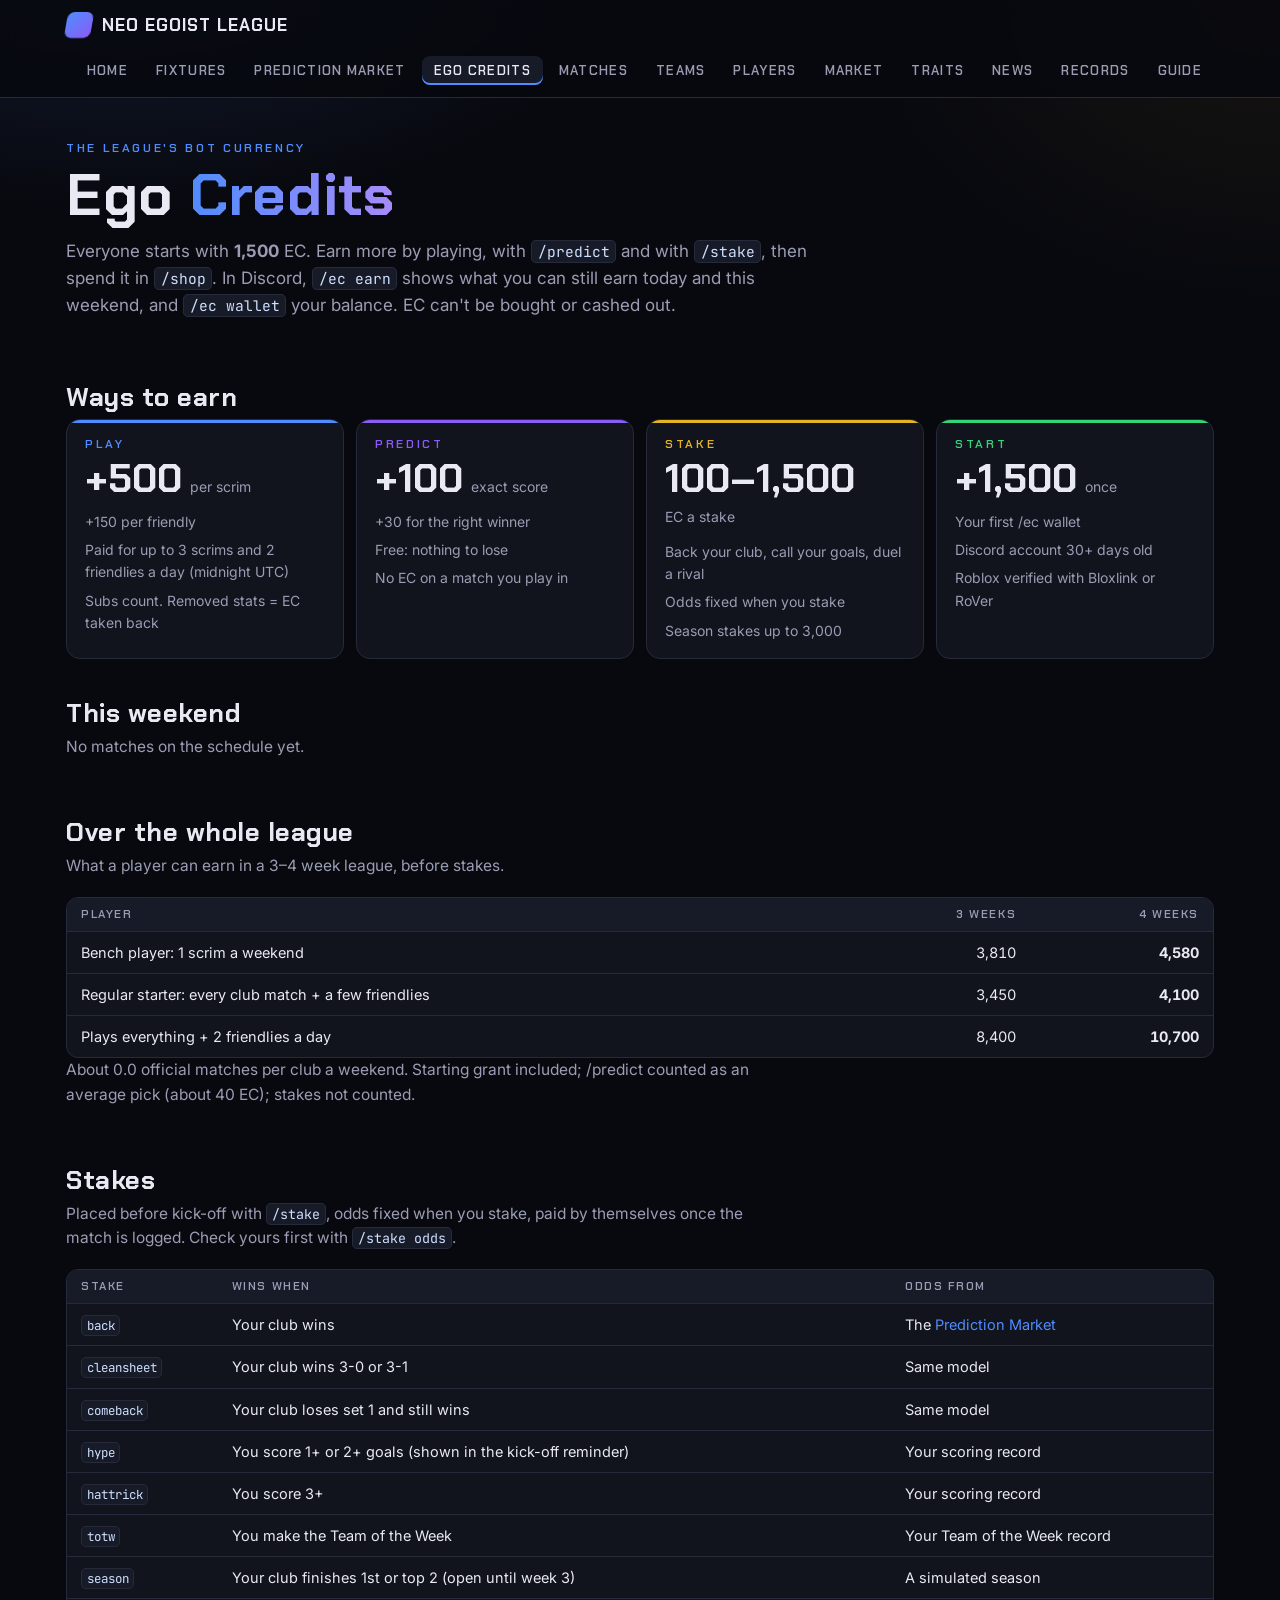
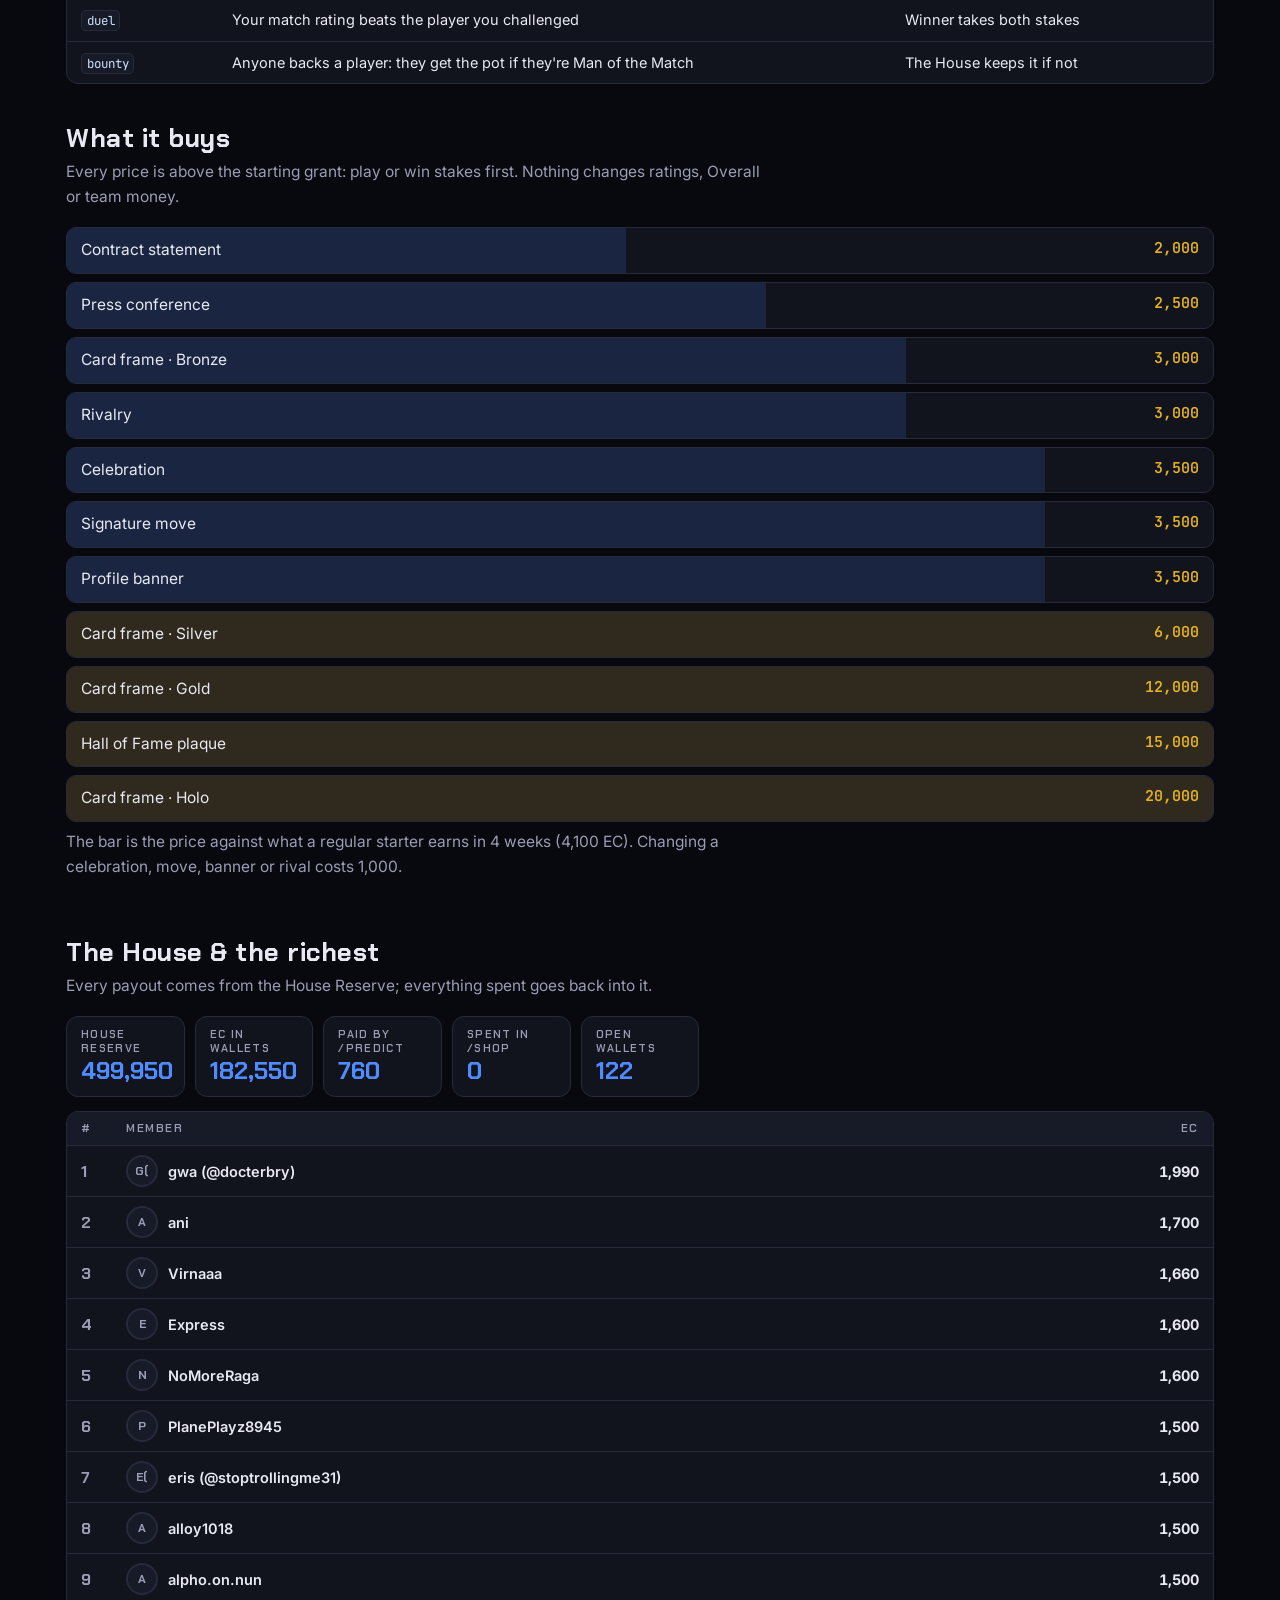
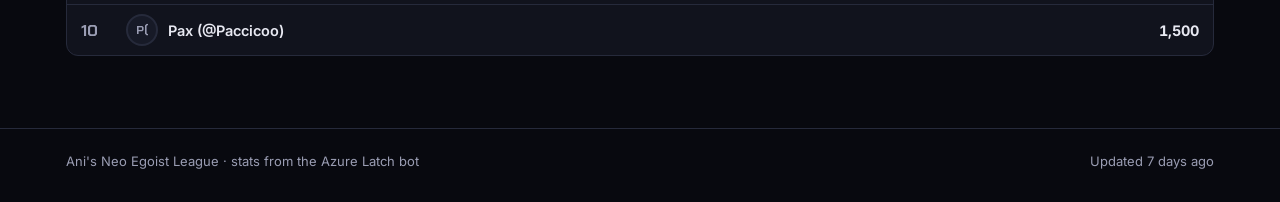
==== commit 9eaf5926: "Cache key sec1127 so browsers load the avatar fix Co-Authored-By: Claude Opus 5.5 <noreply@anthropic" ====
--- a/ego-credits.html
+++ b/ego-credits.html
@@ -18,7 +18,7 @@
 <meta name="theme-color" content="#4f8cff">
 <link rel="preconnect" href="https://fonts.googleapis.com">
 <link rel="stylesheet" href="https://fonts.googleapis.com/css2?family=Chakra+Petch:wght@500;600;700&family=Inter:wght@400;500;600&family=JetBrains+Mono:wght@400;600&display=swap">
-<link rel="stylesheet" href="style.css?v=ec1127">
+<link rel="stylesheet" href="style.css?v=sec1127">
 <meta name="league-data" content="https://raw.githubusercontent.com/Virnaaaa/neo-egoist-league/data/data.json">
 </head>
 <body data-page="ecp">
@@ -47,6 +47,6 @@
 <section id="spend"><h2>What it buys</h2><p class="sub">Every price is above the starting grant: play or win stakes first. Nothing changes ratings, Overall or team money.</p><div class="ec-ss" id="ec-spend"></div></section>
 <section id="house"><h2>The House &amp; the richest</h2><p class="sub">Every payout comes from the House Reserve; everything spent goes back into it.</p><div class="pp-tiles" id="ec-house"></div><div id="ec-rich" style="margin-top:14px"></div></section>
 </main>
-<script src="site.js?v=ec1127"></script>
+<script src="site.js?v=sec1127"></script>
 </body>
 </html>
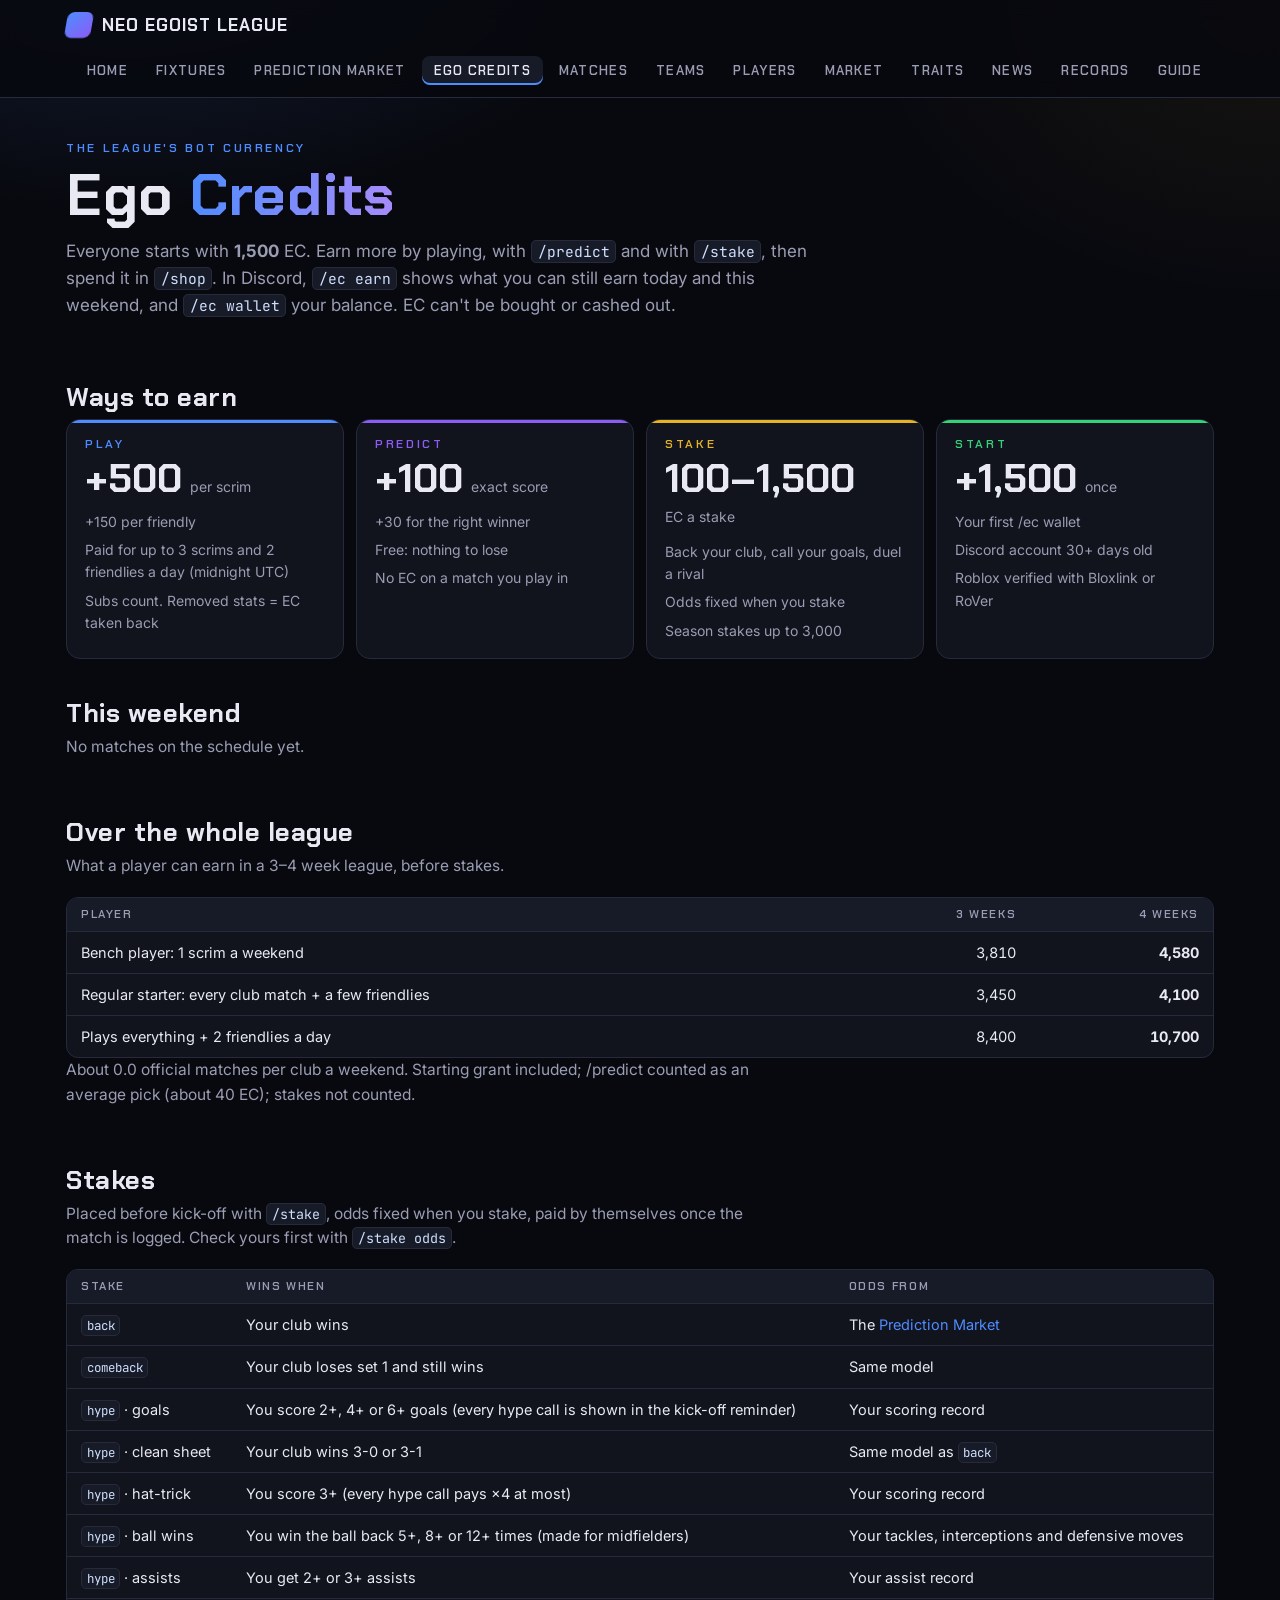
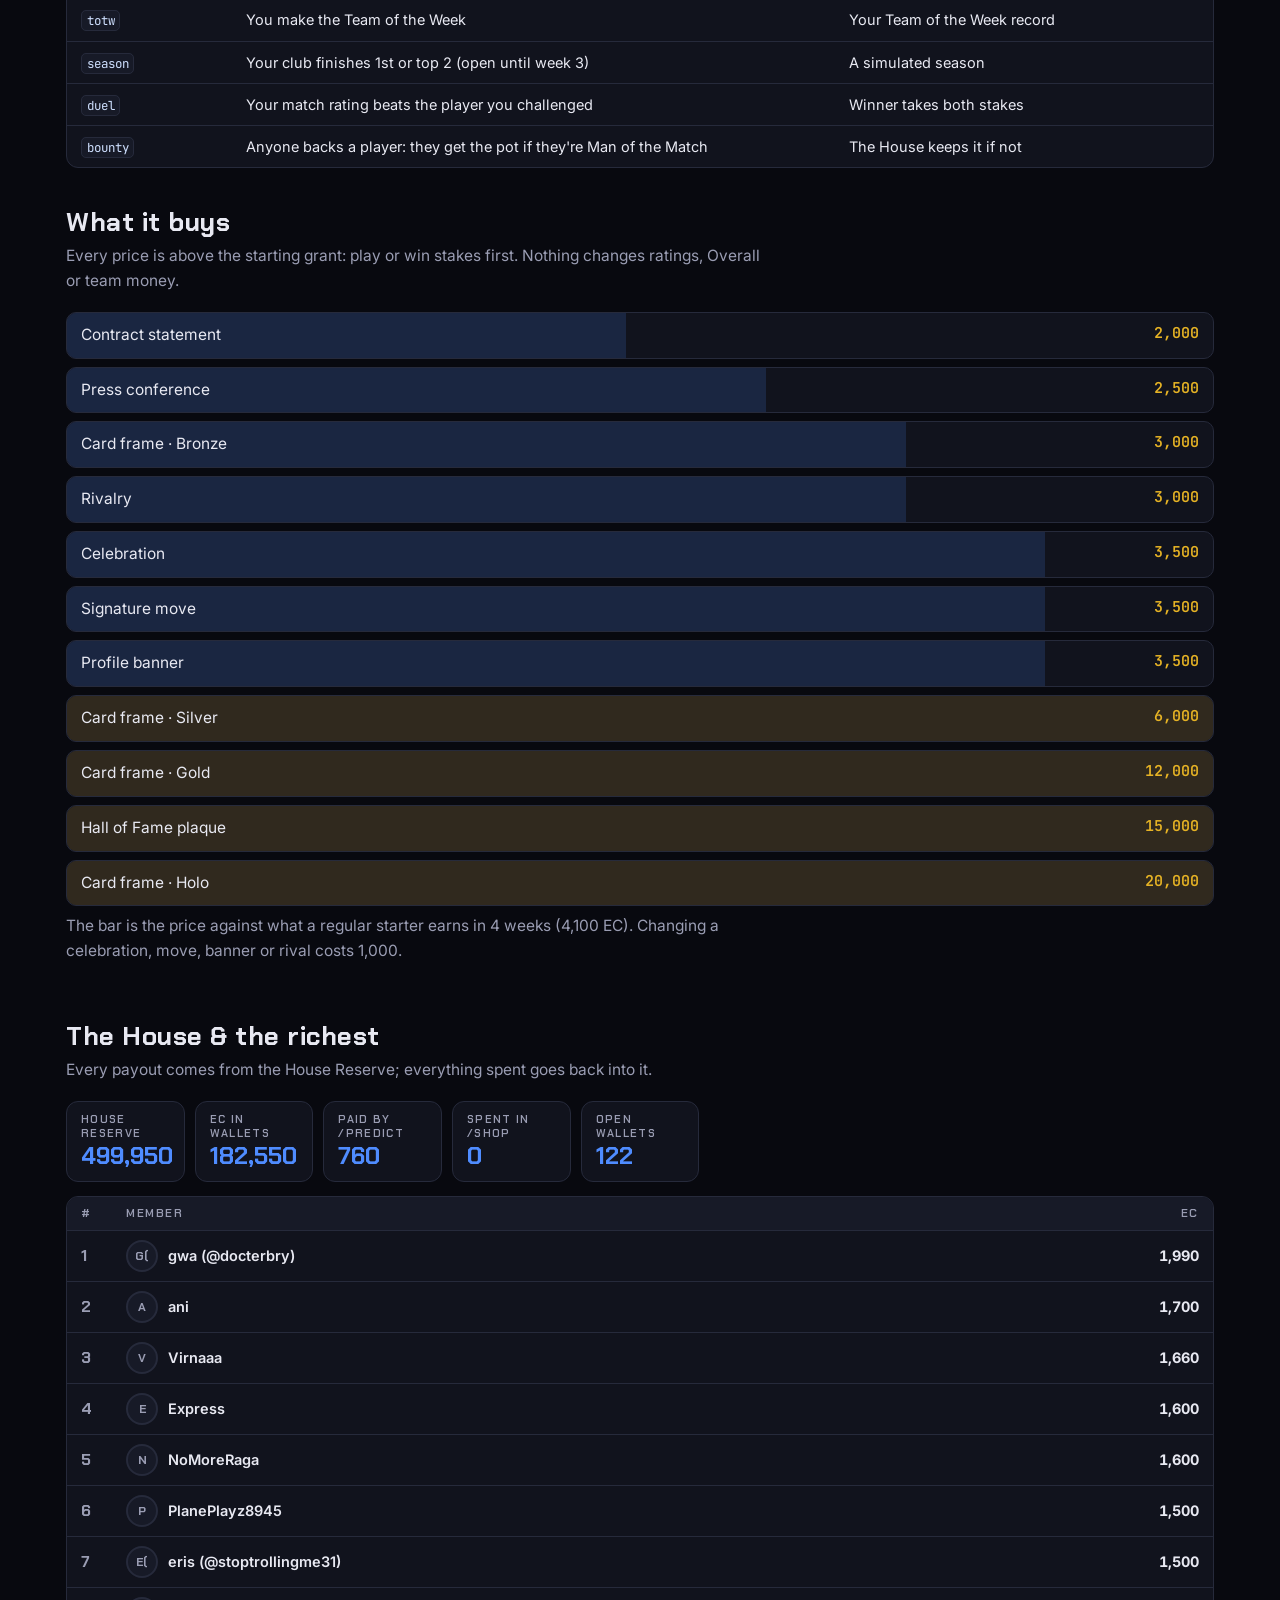
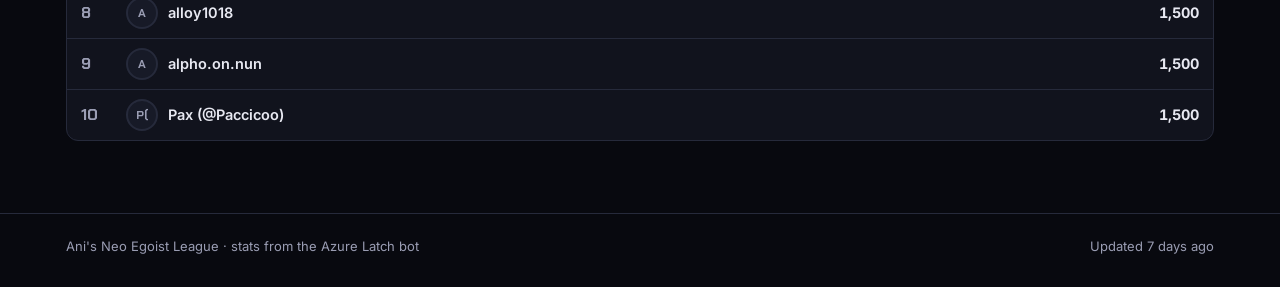
==== commit 56837d3b: "Stake hype: one command for goals, hat-trick, ball wins, assists and clean sheet (x4 max) Co-Authore" ====
--- a/ego-credits.html
+++ b/ego-credits.html
@@ -18,7 +18,7 @@
 <meta name="theme-color" content="#4f8cff">
 <link rel="preconnect" href="https://fonts.googleapis.com">
 <link rel="stylesheet" href="https://fonts.googleapis.com/css2?family=Chakra+Petch:wght@500;600;700&family=Inter:wght@400;500;600&family=JetBrains+Mono:wght@400;600&display=swap">
-<link rel="stylesheet" href="style.css?v=sec1127">
+<link rel="stylesheet" href="style.css?v=hype1127">
 <meta name="league-data" content="https://raw.githubusercontent.com/Virnaaaa/neo-egoist-league/data/data.json">
 </head>
 <body data-page="ecp">
@@ -35,10 +35,12 @@
 <section id="stakes"><h2>Stakes</h2><p class="sub">Placed before kick-off with <code>/stake</code>, odds fixed when you stake, paid by themselves once the match is logged. Check yours first with <code>/stake odds</code>.</p>
   <div class="tbl"><table><thead><tr><th>Stake</th><th>Wins when</th><th>Odds from</th></tr></thead><tbody>
     <tr><td><code>back</code></td><td>Your club wins</td><td>The <a href="prediction-market.html">Prediction Market</a></td></tr>
-    <tr><td><code>cleansheet</code></td><td>Your club wins 3-0 or 3-1</td><td>Same model</td></tr>
     <tr><td><code>comeback</code></td><td>Your club loses set 1 and still wins</td><td>Same model</td></tr>
-    <tr><td><code>hype</code></td><td>You score 1+ or 2+ goals (shown in the kick-off reminder)</td><td>Your scoring record</td></tr>
-    <tr><td><code>hattrick</code></td><td>You score 3+</td><td>Your scoring record</td></tr>
+    <tr><td><code>hype</code> · goals</td><td>You score 2+, 4+ or 6+ goals (every hype call is shown in the kick-off reminder)</td><td>Your scoring record</td></tr>
+    <tr><td><code>hype</code> · clean sheet</td><td>Your club wins 3-0 or 3-1</td><td>Same model as <code>back</code></td></tr>
+    <tr><td><code>hype</code> · hat-trick</td><td>You score 3+ (every hype call pays ×4 at most)</td><td>Your scoring record</td></tr>
+    <tr><td><code>hype</code> · ball wins</td><td>You win the ball back 5+, 8+ or 12+ times (made for midfielders)</td><td>Your tackles, interceptions and defensive moves</td></tr>
+    <tr><td><code>hype</code> · assists</td><td>You get 2+ or 3+ assists</td><td>Your assist record</td></tr>
     <tr><td><code>totw</code></td><td>You make the Team of the Week</td><td>Your Team of the Week record</td></tr>
     <tr><td><code>season</code></td><td>Your club finishes 1st or top 2 (open until week 3)</td><td>A simulated season</td></tr>
     <tr><td><code>duel</code></td><td>Your match rating beats the player you challenged</td><td>Winner takes both stakes</td></tr>
@@ -47,6 +49,6 @@
 <section id="spend"><h2>What it buys</h2><p class="sub">Every price is above the starting grant: play or win stakes first. Nothing changes ratings, Overall or team money.</p><div class="ec-ss" id="ec-spend"></div></section>
 <section id="house"><h2>The House &amp; the richest</h2><p class="sub">Every payout comes from the House Reserve; everything spent goes back into it.</p><div class="pp-tiles" id="ec-house"></div><div id="ec-rich" style="margin-top:14px"></div></section>
 </main>
-<script src="site.js?v=sec1127"></script>
+<script src="site.js?v=hype1127"></script>
 </body>
 </html>
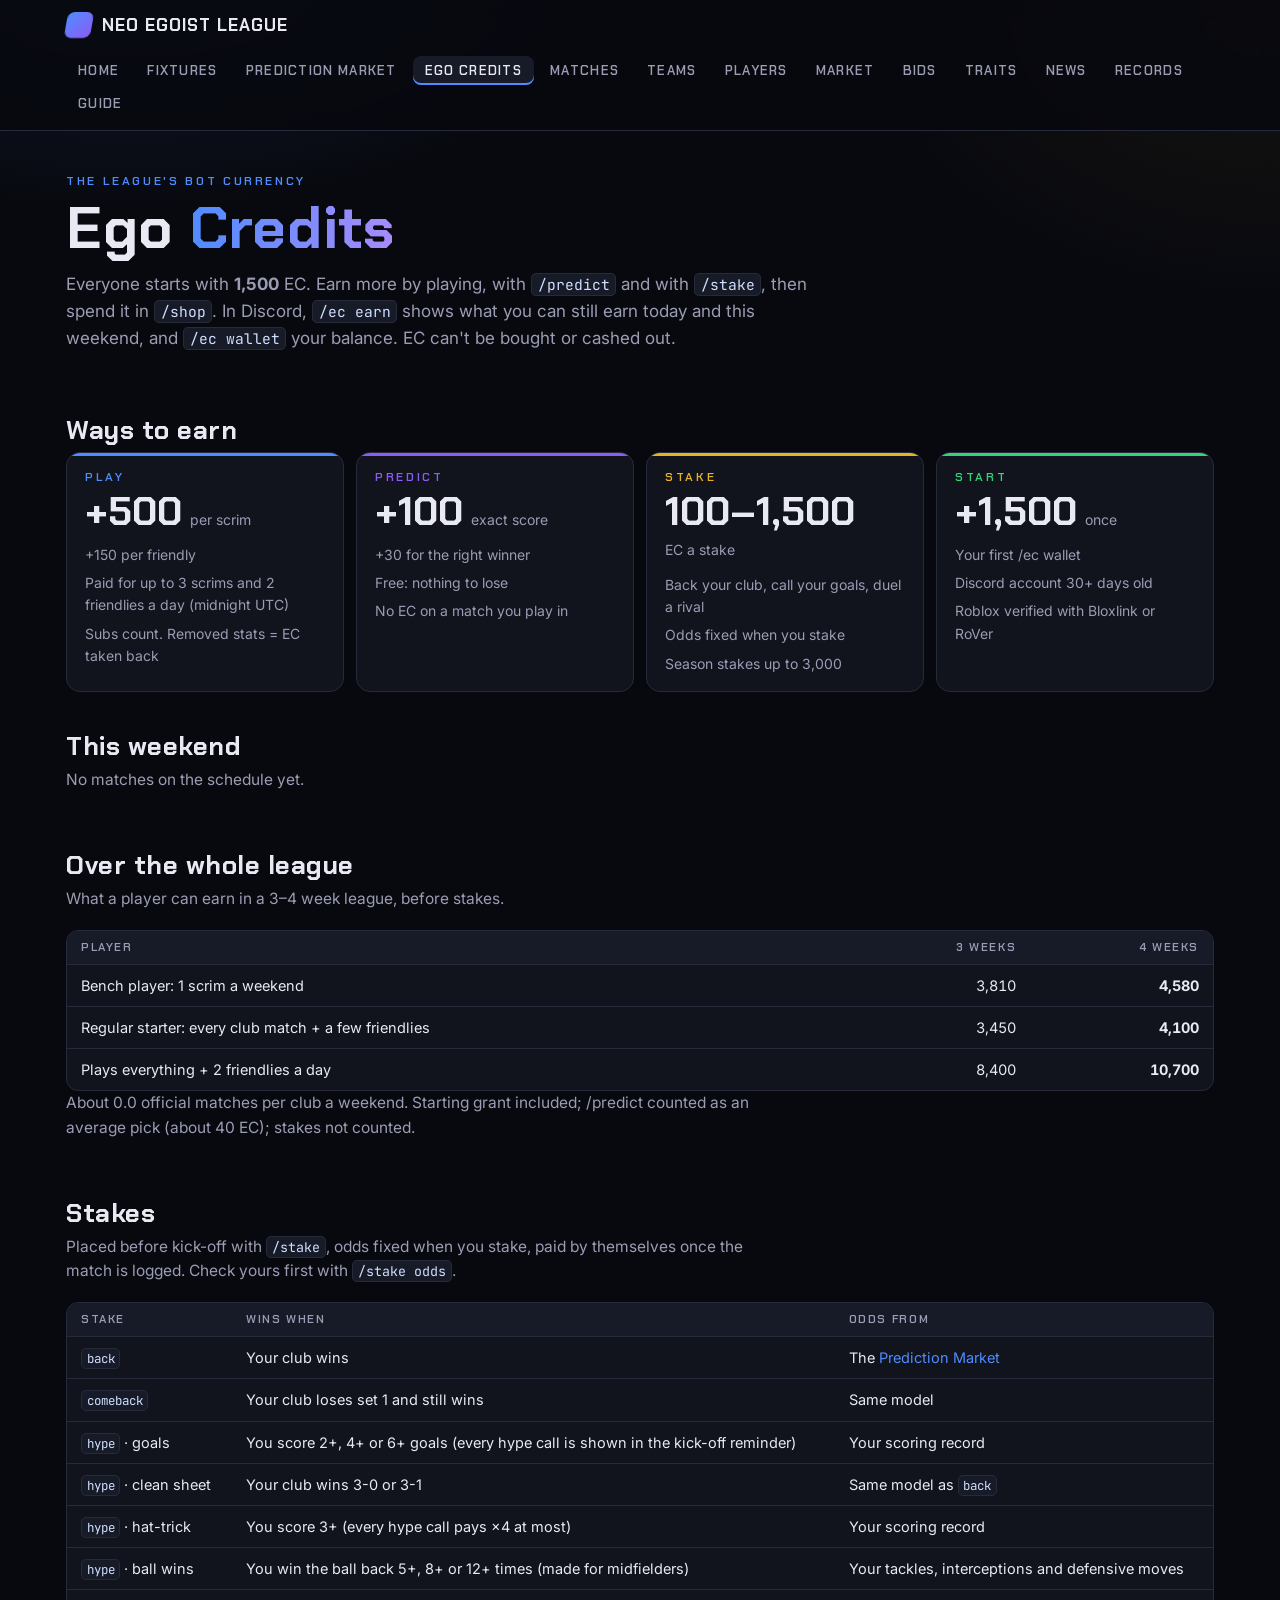
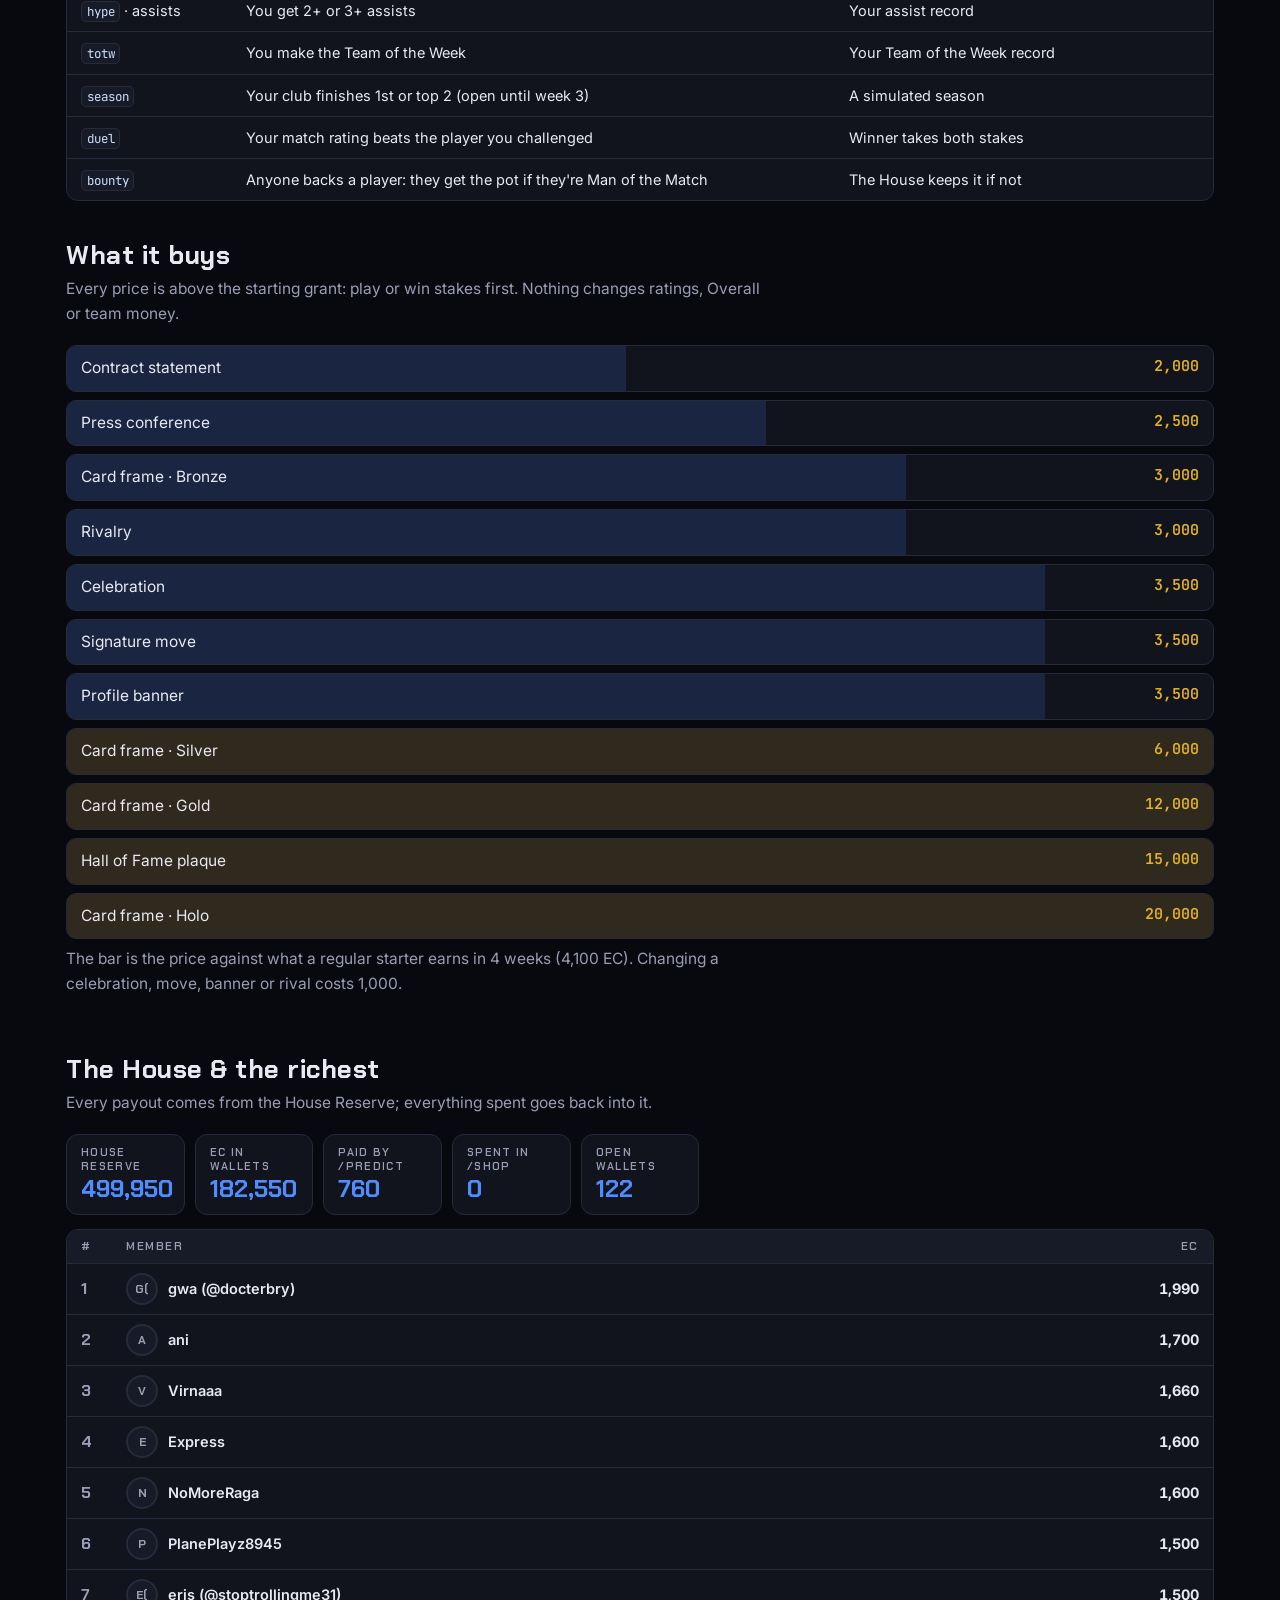
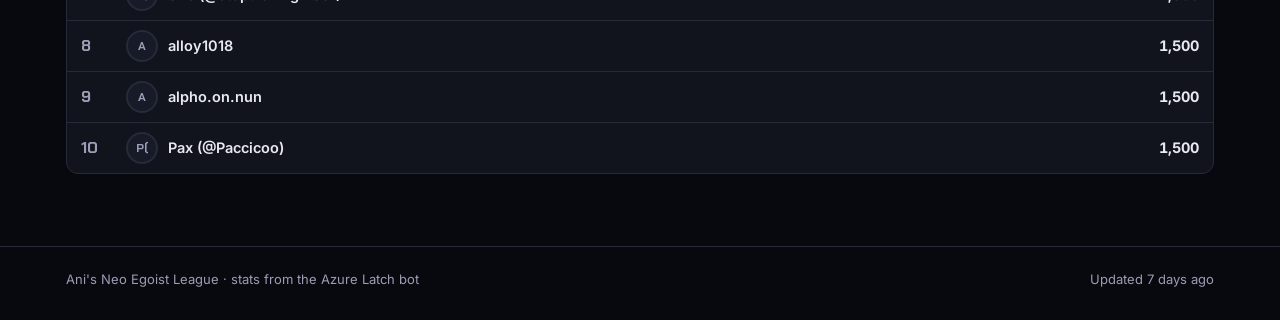
==== commit d3a68d71: "Bids page: the Neo Egoist Exchange (values, changes, trends, every bid) Co-Authored-By: Claude Opus " ====
--- a/ego-credits.html
+++ b/ego-credits.html
@@ -18,7 +18,7 @@
 <meta name="theme-color" content="#4f8cff">
 <link rel="preconnect" href="https://fonts.googleapis.com">
 <link rel="stylesheet" href="https://fonts.googleapis.com/css2?family=Chakra+Petch:wght@500;600;700&family=Inter:wght@400;500;600&family=JetBrains+Mono:wght@400;600&display=swap">
-<link rel="stylesheet" href="style.css?v=hype1127">
+<link rel="stylesheet" href="style.css?v=bx1127">
 <meta name="league-data" content="https://raw.githubusercontent.com/Virnaaaa/neo-egoist-league/data/data.json">
 </head>
 <body data-page="ecp">
@@ -49,6 +49,6 @@
 <section id="spend"><h2>What it buys</h2><p class="sub">Every price is above the starting grant: play or win stakes first. Nothing changes ratings, Overall or team money.</p><div class="ec-ss" id="ec-spend"></div></section>
 <section id="house"><h2>The House &amp; the richest</h2><p class="sub">Every payout comes from the House Reserve; everything spent goes back into it.</p><div class="pp-tiles" id="ec-house"></div><div id="ec-rich" style="margin-top:14px"></div></section>
 </main>
-<script src="site.js?v=hype1127"></script>
+<script src="site.js?v=bx1127"></script>
 </body>
 </html>
--- a/style.css
+++ b/style.css
@@ -946,3 +946,35 @@
 .ec-s b { font: 600 15px var(--mono); color: var(--gold); }
 .ec-s i { position: absolute; inset: 0 auto 0 0; background: color-mix(in srgb, var(--accent) 16%, transparent); }
 .ec-s.far i { background: color-mix(in srgb, var(--gold) 14%, transparent); }
+
+/* All commands: topic headings, explanation + example (2026-11-27) */
+#cmds tr.grp th { text-align: left; padding: 22px 12px 8px; font: 700 13px var(--display); letter-spacing: .12em; text-transform: uppercase; color: var(--muted); border-bottom: 1px solid var(--line); background: none; }
+#cmds tbody tr:first-child.grp th { padding-top: 10px; }
+#cmds td { vertical-align: top; }
+#cmds td:first-child code { white-space: nowrap; }
+#cmds .cx { margin: 0 0 6px; line-height: 1.5; }
+#cmds code.ex { display: inline-block; font-size: 12px; opacity: .85; white-space: normal; word-break: break-word; }
+@media (max-width: 700px) {
+  #cmds thead { display: none; }
+  #cmds, #cmds tbody { display: block; width: 100%; }
+  #cmds tbody tr:not(.grp) { display: grid; grid-template-columns: auto 1fr; gap: 6px 10px; align-items: center; padding: 12px; border-bottom: 1px solid var(--line); }
+  #cmds tbody tr[hidden] { display: none; }
+  #cmds tr.grp { display: block; } #cmds tr.grp th { display: block; padding: 18px 12px 6px; }
+  #cmds td { padding: 0; border: 0; }
+  #cmds td:nth-child(2) { justify-self: start; }
+  #cmds td:nth-child(3) { grid-column: 1 / -1; }
+}
+
+/* Bids: the Neo Egoist Exchange */
+.bx-stats { display: grid; grid-template-columns: repeat(auto-fit, minmax(160px, 1fr)); gap: 10px; }
+.bx-stat { background: var(--panel); border: 1px solid var(--line); border-radius: 12px; padding: 12px 14px; display: grid; gap: 2px; min-width: 0; }
+.bx-stat span { color: var(--muted); font: 600 11.5px var(--display); letter-spacing: .14em; text-transform: uppercase; }
+.bx-stat b { font: 700 20px var(--display); overflow: hidden; text-overflow: ellipsis; white-space: nowrap; }
+.bx-stat small { color: var(--muted); font-size: 12.5px; }
+.bx td { vertical-align: middle; }
+.bx-val { font: 700 16px var(--display); color: var(--amber); font-variant-numeric: tabular-nums; }
+.bx-new { color: var(--accent); font: 600 12px var(--display); letter-spacing: .12em; }
+.bx-tr { width: 130px; }
+.spark { width: 120px; height: 32px; display: block; }
+@media (max-width: 640px) { .bx-tr, .bx th:nth-child(7), .bx td:nth-child(7) { display: none; }
+  .bx .bx-club { display: none; } .bx .who b { display: inline-block; max-width: 120px; overflow: hidden; text-overflow: ellipsis; white-space: nowrap; vertical-align: middle; } .bx td, .bx th { padding-left: 8px; padding-right: 8px; } }
